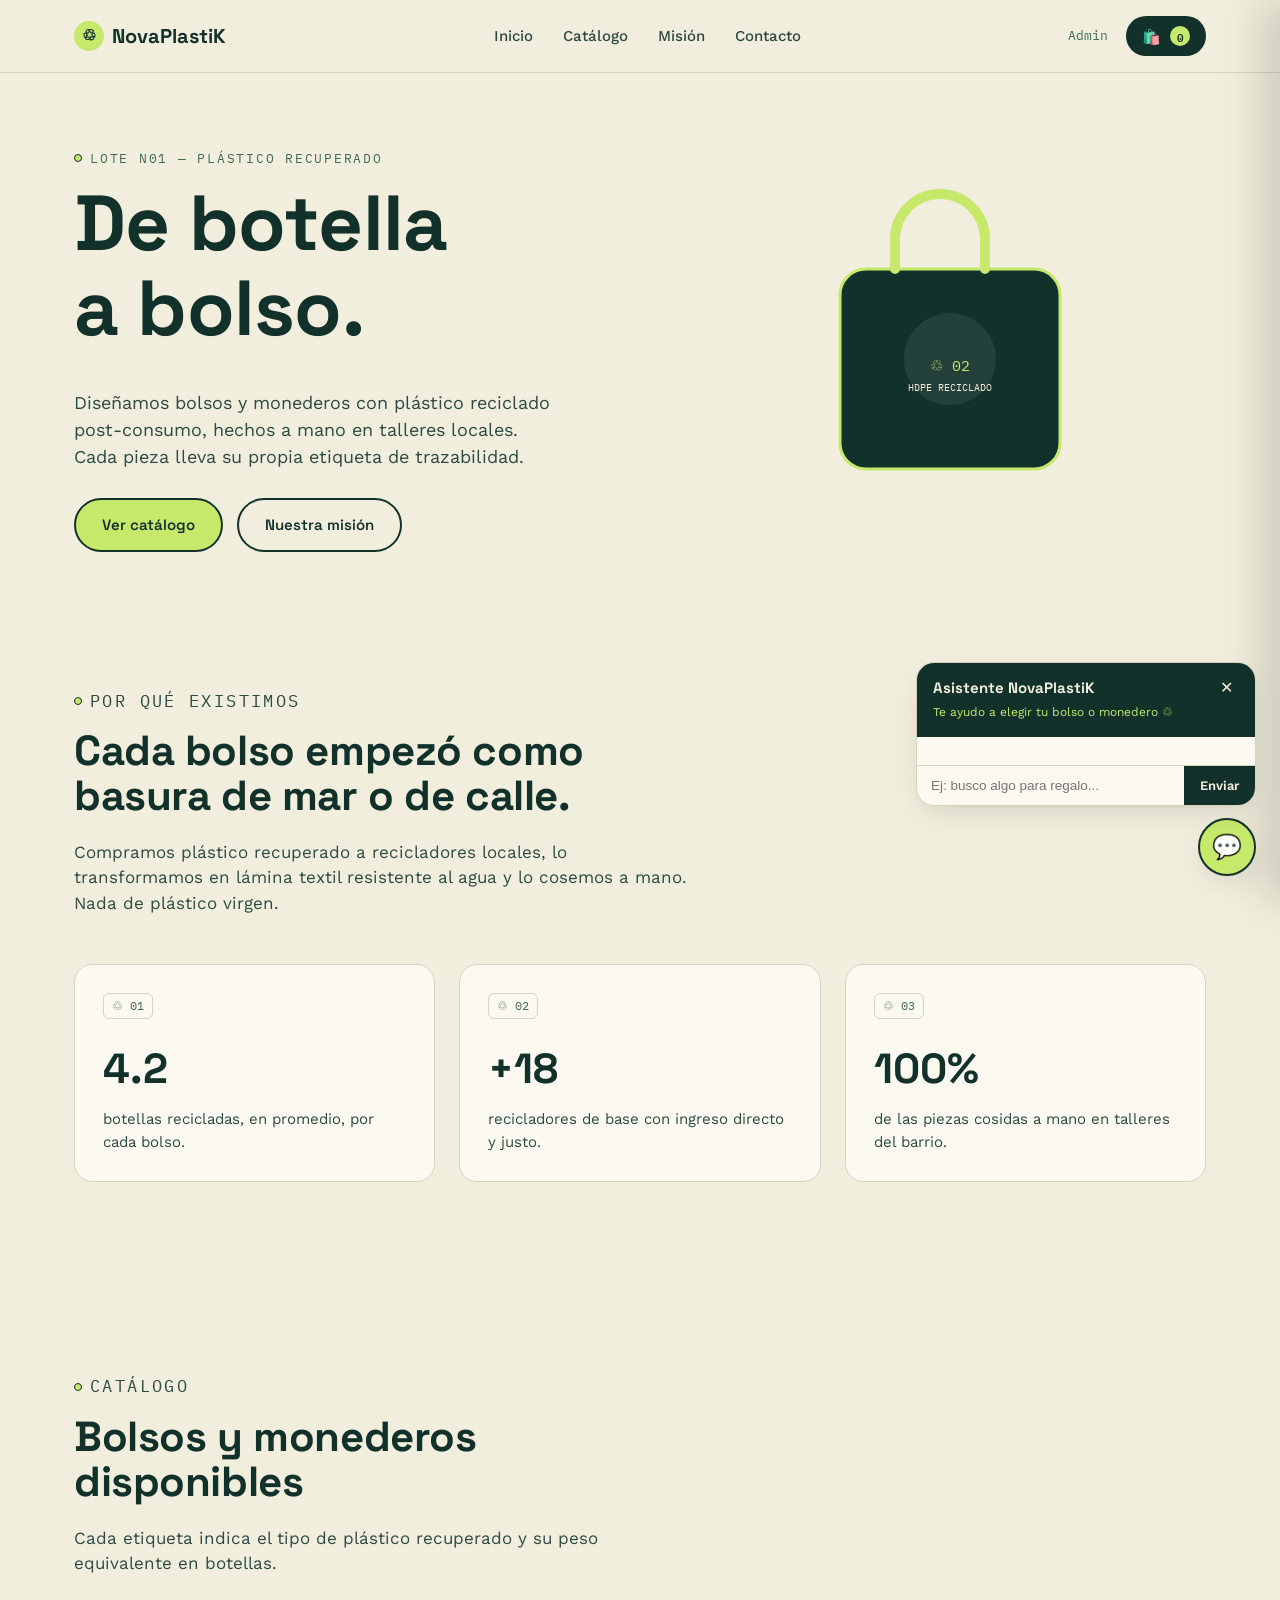
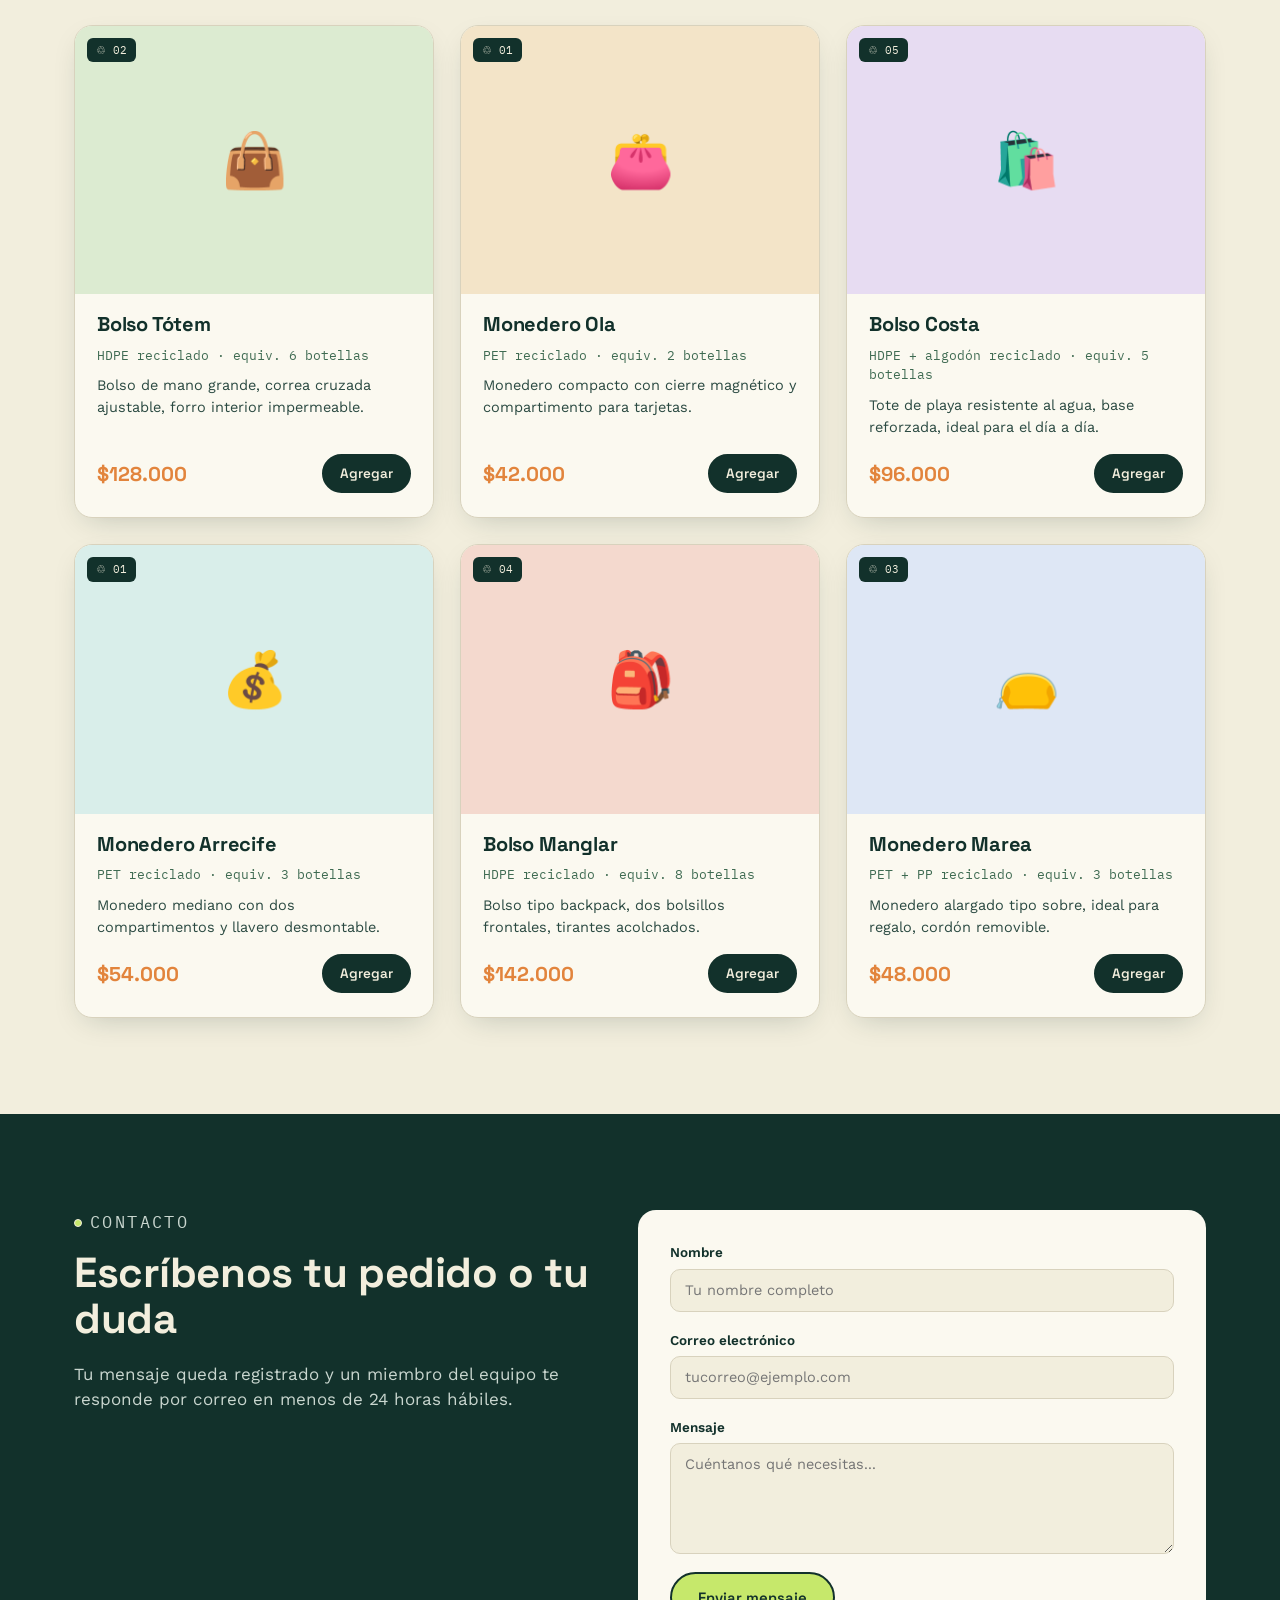
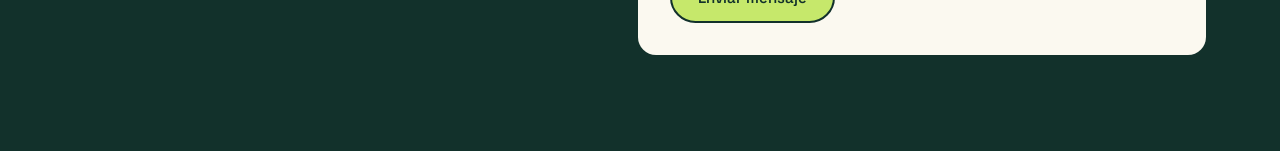
==== index.html @ f411748e "Agregar formulario de contacto funcional que registra solicitudes" ====
<!DOCTYPE html>
<html lang="es">
<head>
<meta charset="UTF-8">
<meta name="viewport" content="width=device-width, initial-scale=1.0">
<title>NovaPlastiK — Bolsos y monederos de plástico reciclado</title>
<meta name="description" content="NovaPlastiK transforma botellas plásticas en bolsos y monederos. Compra en línea, sigue el impacto de tu compra.">
<link rel="preconnect" href="https://fonts.googleapis.com">
<link href="https://fonts.googleapis.com/css2?family=IBM+Plex+Mono:wght@500;600&family=Space+Grotesk:wght@500;600;700&family=Work+Sans:wght@400;500;600&display=swap" rel="stylesheet">
<link rel="stylesheet" href="https://unpkg.com/aos@2.3.1/dist/aos.css">
<link rel="stylesheet" href="css/styles.css">
</head>
<body>

<header class="nav" id="nav">
  <div class="container nav-inner">
    <a href="#inicio" class="logo">
      <span class="logo-mark">♲</span> NovaPlastiK
    </a>
    <nav class="nav-links">
      <a href="#inicio">Inicio</a>
      <a href="#catalogo">Catálogo</a>
      <a href="#mision">Misión</a>
      <a href="#contacto">Contacto</a>
    </nav>
    <div class="nav-actions">
      <a href="admin.html" class="admin-link">Admin</a>
      <button class="cart-toggle" id="cartToggle" aria-label="Abrir carrito">
        🛍️ <span class="cart-count" id="cartCount">0</span>
      </button>
    </div>
  </div>
</header>

<main>

  <section class="hero" id="inicio">
    <div class="container hero-inner">
      <div class="hero-copy">
        <p class="eyebrow">Lote N01 — plástico recuperado</p>
        <h1>De botella<br>a bolso.</h1>
        <p class="hero-sub">Diseñamos bolsos y monederos con plástico reciclado post-consumo,
          hechos a mano en talleres locales. Cada pieza lleva su propia etiqueta de trazabilidad.</p>
        <div class="hero-cta">
          <a href="#catalogo" class="btn btn-primary">Ver catálogo</a>
          <a href="#mision" class="btn btn-outline">Nuestra misión</a>
        </div>
      </div>
      <div class="hero-visual" aria-hidden="true">
        <svg viewBox="0 0 320 340" class="hero-svg">
          <rect x="40" y="90" width="220" height="200" rx="26" fill="#12312B"/>
          <rect x="40" y="90" width="220" height="200" rx="26" fill="none" stroke="#C6E86B" stroke-width="3"/>
          <path d="M95 90 V60 a45 45 0 0 1 90 0 V90" fill="none" stroke="#C6E86B" stroke-width="10" stroke-linecap="round"/>
          <circle cx="150" cy="180" r="46" fill="#F2EEDD" opacity="0.08"/>
          <text x="150" y="192" text-anchor="middle" font-family="IBM Plex Mono" font-size="15" fill="#C6E86B">♲ 02</text>
          <text x="150" y="212" text-anchor="middle" font-family="IBM Plex Mono" font-size="10" fill="#F2EEDD">HDPE RECICLADO</text>
        </svg>
      </div>
    </div>
  </section>

  <section class="section mision" id="mision">
    <div class="container">
      <div class="section-head" data-aos="fade-up">
        <p class="eyebrow">Por qué existimos</p>
        <h2>Cada bolso empezó como basura de mar o de calle.</h2>
        <p>Compramos plástico recuperado a recicladores locales, lo transformamos en lámina
          textil resistente al agua y lo cosemos a mano. Nada de plástico virgen.</p>
      </div>
      <div class="mision-grid">
        <div class="mision-card" data-aos="fade-up" data-aos-delay="0">
          <span class="mision-tag">♲ 01</span>
          <strong>4.2</strong>
          <p>botellas recicladas, en promedio, por cada bolso.</p>
        </div>
        <div class="mision-card" data-aos="fade-up" data-aos-delay="100">
          <span class="mision-tag">♲ 02</span>
          <strong>+18</strong>
          <p>recicladores de base con ingreso directo y justo.</p>
        </div>
        <div class="mision-card" data-aos="fade-up" data-aos-delay="200">
          <span class="mision-tag">♲ 03</span>
          <strong>100%</strong>
          <p>de las piezas cosidas a mano en talleres del barrio.</p>
        </div>
      </div>
    </div>
  </section>

  <section class="section catalogo" id="catalogo">
    <div class="container">
      <div class="section-head" data-aos="fade-up">
        <p class="eyebrow">Catálogo</p>
        <h2>Bolsos y monederos disponibles</h2>
        <p>Cada etiqueta indica el tipo de plástico recuperado y su peso equivalente en botellas.</p>
      </div>
      <div class="catalogo-grid" id="catalogoGrid">
        <!-- Las tarjetas de producto se generan con JS desde js/store.js -->
      </div>
    </div>
  </section>

  <section class="section contacto" id="contacto">
    <div class="container contacto-inner">
      <div class="section-head" data-aos="fade-up">
        <p class="eyebrow">Contacto</p>
        <h2>Escríbenos tu pedido o tu duda</h2>
        <p>Tu mensaje queda registrado y un miembro del equipo te responde por correo
          en menos de 24 horas hábiles.</p>
      </div>
      <form id="contactForm" class="contact-form" data-aos="fade-up">
        <label>
          Nombre
          <input type="text" id="nombre" required placeholder="Tu nombre completo">
        </label>
        <label>
          Correo electrónico
          <input type="email" id="email" required placeholder="tucorreo@ejemplo.com">
        </label>
        <label>
          Mensaje
          <textarea id="mensaje" rows="5" required placeholder="Cuéntanos qué necesitas..."></textarea>
        </label>
        <button type="submit" class="btn btn-primary">Enviar mensaje</button>
        <p id="contactConfirm" class="contact-confirm" hidden>
          ✓ ¡Gracias! Recibimos tu mensaje y te contactaremos pronto.
        </p>
      </form>
    </div>
  </section>

</main>

<!-- Carrito lateral -->
<aside class="cart-drawer" id="cartDrawer" aria-hidden="true">
  <div class="cart-drawer-head">
    <h3>Tu bolsa</h3>
    <button id="cartClose" aria-label="Cerrar carrito">✕</button>
  </div>
  <div class="cart-items" id="cartItems">
    <p class="cart-empty" id="cartEmpty">Tu bolsa está vacía. Agrega un bolso o monedero del catálogo.</p>
  </div>
  <div class="cart-summary">
    <div class="cart-row"><span>Subtotal</span><strong id="cartSubtotal">$0</strong></div>
    <div class="cart-row"><span>Envío</span><strong>Gratis</strong></div>
    <div class="cart-row cart-total"><span>Total</span><strong id="cartTotal">$0</strong></div>
    <a href="#contacto" class="btn btn-primary cart-checkout" id="cartCheckout">Finalizar pedido</a>
  </div>
</aside>
<div class="cart-backdrop" id="cartBackdrop"></div>

<script src="https://unpkg.com/aos@2.3.1/dist/aos.js"></script>
<script src="js/store.js"></script>
<script src="js/chatbot.js"></script>
<script src="js/main.js"></script>
</body>
</html>
---- css/styles.css ----
/* =========================================================
   NovaPlastiK — sistema de diseño
   Paleta inspirada en plástico reciclado y etiquetas de resina.
   ========================================================= */

:root {
  --ink: #12312B;        /* verde botella oscuro, casi negro */
  --ink-soft: #2B4A42;
  --paper: #F2EEDD;      /* papel kraft reciclado */
  --paper-raised: #FBF9F0;
  --moss: #3F6B52;       /* verde medio */
  --lime: #C6E86B;       /* pellet de plástico reciclado — acento primario */
  --lime-deep: #A9CE4C;
  --clay: #E2843C;       /* ámbar cálido — acento secundario / precios */
  --thread: #D8D2BD;     /* líneas tipo hilo/costura */
  --white: #FFFFFF;
  --danger: #B3452F;

  --font-display: "Space Grotesk", "Arial Narrow", sans-serif;
  --font-body: "Work Sans", "Segoe UI", sans-serif;
  --font-mono: "IBM Plex Mono", "Courier New", monospace;

  --radius-tag: 6px;
  --radius-card: 18px;
  --container: 1180px;

  --shadow-card: 0 10px 30px -12px rgba(18, 49, 43, 0.25);
}

* , *::before, *::after { box-sizing: border-box; }

html { scroll-behavior: smooth; }

@media (prefers-reduced-motion: reduce) {
  html { scroll-behavior: auto; }
  * { animation-duration: 0.001ms !important; animation-iteration-count: 1 !important; transition-duration: 0.001ms !important; }
}

body {
  margin: 0;
  font-family: var(--font-body);
  background: var(--paper);
  color: var(--ink);
  line-height: 1.5;
  -webkit-font-smoothing: antialiased;
}

h1, h2, h3, h4 {
  font-family: var(--font-display);
  color: var(--ink);
  margin: 0 0 .5em;
  letter-spacing: -0.01em;
  line-height: 1.08;
}

p { margin: 0 0 1em; }

a { color: inherit; }

img { max-width: 100%; display: block; }

button { font-family: inherit; cursor: pointer; }

:focus-visible {
  outline: 3px solid var(--clay);
  outline-offset: 2px;
}

.container {
  max-width: var(--container);
  margin: 0 auto;
  padding: 0 24px;
}

.eyebrow {
  display: inline-flex;
  align-items: center;
  gap: 8px;
  font-family: var(--font-mono);
  font-size: 12.5px;
  letter-spacing: 0.14em;
  text-transform: uppercase;
  color: var(--moss);
  margin-bottom: 14px;
}

.eyebrow::before {
  content: "";
  width: 8px;
  height: 8px;
  border-radius: 50%;
  background: var(--lime);
  border: 1.5px solid var(--ink);
}

.btn {
  display: inline-flex;
  align-items: center;
  justify-content: center;
  gap: 8px;
  border-radius: 999px;
  padding: 14px 26px;
  font-family: var(--font-display);
  font-weight: 600;
  font-size: 15px;
  border: 2px solid var(--ink);
  transition: transform .15s ease, background .2s ease, color .2s ease;
  text-decoration: none;
  white-space: nowrap;
}

.btn:hover { transform: translateY(-2px); }

.btn-primary {
  background: var(--lime);
  color: var(--ink);
}
.btn-primary:hover { background: var(--lime-deep); }

.btn-outline {
  background: transparent;
  color: var(--ink);
}
.btn-outline:hover { background: var(--ink); color: var(--paper); }

.btn-dark {
  background: var(--ink);
  color: var(--paper);
  border-color: var(--ink);
}
.btn-dark:hover { background: var(--moss); border-color: var(--moss); }

.section {
  padding: 96px 0;
}

.section-head {
  max-width: 620px;
  margin-bottom: 48px;
}

.section-head h2 { font-size: clamp(28px, 4vw, 42px); }
.section-head p { color: var(--ink-soft); font-size: 17px; }

/* ---------- Navegación ---------- */
.nav {
  position: sticky;
  top: 0;
  z-index: 40;
  background: rgba(242, 238, 221, 0.9);
  backdrop-filter: blur(8px);
  border-bottom: 1px solid var(--thread);
}

.nav-inner {
  display: flex;
  align-items: center;
  justify-content: space-between;
  padding-top: 16px;
  padding-bottom: 16px;
}

.logo {
  font-family: var(--font-display);
  font-weight: 700;
  font-size: 20px;
  text-decoration: none;
  display: flex;
  align-items: center;
  gap: 8px;
}

.logo-mark {
  display: inline-flex;
  align-items: center;
  justify-content: center;
  width: 30px;
  height: 30px;
  border-radius: 50%;
  background: var(--lime);
  color: var(--ink);
  font-size: 16px;
}

.nav-links {
  display: flex;
  gap: 30px;
}

.nav-links a {
  text-decoration: none;
  font-size: 15px;
  font-weight: 500;
  color: var(--ink-soft);
  transition: color .15s ease;
}
.nav-links a:hover { color: var(--ink); }

.nav-actions {
  display: flex;
  align-items: center;
  gap: 18px;
}

.admin-link {
  font-size: 13px;
  text-decoration: none;
  color: var(--moss);
  font-family: var(--font-mono);
}

.cart-toggle {
  position: relative;
  background: var(--ink);
  color: var(--paper);
  border: none;
  border-radius: 999px;
  padding: 10px 16px;
  font-size: 15px;
}

.cart-count {
  display: inline-flex;
  align-items: center;
  justify-content: center;
  min-width: 20px;
  height: 20px;
  padding: 0 4px;
  border-radius: 999px;
  background: var(--lime);
  color: var(--ink);
  font-family: var(--font-mono);
  font-size: 11px;
  font-weight: 600;
  margin-left: 4px;
}

.nav-toggle { display: none; }

/* ---------- Hero ---------- */
.hero {
  padding: 72px 0 40px;
  overflow: hidden;
}

.hero-inner {
  display: grid;
  grid-template-columns: 1.1fr 0.9fr;
  gap: 40px;
  align-items: center;
}

.hero-copy h1 {
  font-size: clamp(44px, 7vw, 78px);
}

.hero-sub {
  font-size: 18px;
  max-width: 480px;
  color: var(--ink-soft);
}

.hero-cta {
  display: flex;
  gap: 14px;
  flex-wrap: wrap;
  margin-top: 28px;
}

.hero-visual {
  display: flex;
  justify-content: center;
}

.hero-svg {
  width: 100%;
  max-width: 320px;
}

/* ---------- Misión ---------- */
.mision-grid {
  display: grid;
  grid-template-columns: repeat(3, 1fr);
  gap: 24px;
}

.mision-card {
  background: var(--paper-raised);
  border: 1px solid var(--thread);
  border-radius: var(--radius-card);
  padding: 28px;
  position: relative;
}

.mision-tag {
  display: inline-block;
  font-family: var(--font-mono);
  font-size: 12px;
  color: var(--moss);
  border: 1px solid var(--thread);
  border-radius: var(--radius-tag);
  padding: 3px 8px;
  margin-bottom: 18px;
}

.mision-card strong {
  display: block;
  font-family: var(--font-display);
  font-size: 42px;
  color: var(--ink);
  margin-bottom: 8px;
}

.mision-card p {
  color: var(--ink-soft);
  font-size: 15px;
  margin: 0;
}

/* ---------- Catálogo ---------- */
.catalogo-grid {
  display: grid;
  grid-template-columns: repeat(3, 1fr);
  gap: 26px;
}

.producto-card {
  background: var(--paper-raised);
  border-radius: var(--radius-card);
  border: 1px solid var(--thread);
  overflow: hidden;
  display: flex;
  flex-direction: column;
  box-shadow: var(--shadow-card);
}

.producto-media {
  aspect-ratio: 4/3;
  display: flex;
  align-items: center;
  justify-content: center;
  font-size: 54px;
  position: relative;
}

.producto-tag {
  position: absolute;
  top: 12px;
  left: 12px;
  font-family: var(--font-mono);
  font-size: 11px;
  background: var(--ink);
  color: var(--paper);
  padding: 4px 9px;
  border-radius: var(--radius-tag);
}

.producto-body {
  padding: 20px 22px 24px;
  display: flex;
  flex-direction: column;
  gap: 10px;
  flex: 1;
}

.producto-body h3 { font-size: 20px; margin: 0; }

.producto-material {
  font-size: 13px;
  color: var(--moss);
  font-family: var(--font-mono);
}

.producto-desc {
  font-size: 14.5px;
  color: var(--ink-soft);
  margin: 0;
  flex: 1;
}

.producto-footer {
  display: flex;
  align-items: center;
  justify-content: space-between;
  margin-top: 6px;
}

.producto-precio {
  font-family: var(--font-display);
  font-weight: 700;
  font-size: 20px;
  color: var(--clay);
}

.add-btn {
  border: 2px solid var(--ink);
  background: var(--ink);
  color: var(--paper);
  border-radius: 999px;
  padding: 9px 16px;
  font-size: 13.5px;
  font-weight: 600;
  font-family: var(--font-display);
  transition: background .2s ease, transform .15s ease;
}
.add-btn:hover { background: var(--moss); border-color: var(--moss); transform: translateY(-1px); }
.add-btn.added { background: var(--lime); color: var(--ink); border-color: var(--lime); }

/* ---------- Carrito (drawer) ---------- */
.cart-backdrop {
  position: fixed; inset: 0;
  background: rgba(18,49,43,.45);
  opacity: 0; pointer-events: none;
  transition: opacity .25s ease;
  z-index: 50;
}
.cart-backdrop.active { opacity: 1; pointer-events: auto; }

.cart-drawer {
  position: fixed;
  top: 0; right: 0;
  height: 100%;
  width: 380px;
  max-width: 92vw;
  background: var(--paper-raised);
  z-index: 60;
  transform: translateX(100%);
  transition: transform .3s ease;
  display: flex;
  flex-direction: column;
  box-shadow: -18px 0 40px rgba(0,0,0,.15);
}
.cart-drawer.open { transform: translateX(0); }

.cart-drawer-head {
  display: flex;
  align-items: center;
  justify-content: space-between;
  padding: 22px 24px;
  border-bottom: 1px solid var(--thread);
}
.cart-drawer-head h3 { margin: 0; }
.cart-drawer-head button {
  background: none; border: none; font-size: 18px; color: var(--ink);
}

.cart-items {
  flex: 1;
  overflow-y: auto;
  padding: 16px 24px;
}

.cart-empty { color: var(--ink-soft); font-size: 14px; }

.cart-item {
  display: grid;
  grid-template-columns: 46px 1fr auto;
  gap: 12px;
  align-items: center;
  padding: 12px 0;
  border-bottom: 1px solid var(--thread);
}

.cart-item-icon {
  width: 46px; height: 46px;
  border-radius: 10px;
  display: flex; align-items: center; justify-content: center;
  font-size: 22px;
  background: var(--paper);
}

.cart-item-name { font-size: 14.5px; font-weight: 600; margin: 0 0 4px; }
.cart-item-price { font-size: 13px; color: var(--moss); font-family: var(--font-mono); }

.cart-item-qty {
  display: flex; align-items: center; gap: 6px;
}
.cart-item-qty button {
  width: 24px; height: 24px;
  border-radius: 50%;
  border: 1px solid var(--thread);
  background: var(--paper);
  font-size: 13px;
  line-height: 1;
}
.cart-item-remove {
  grid-column: 1 / -1;
  justify-self: end;
  background: none; border: none;
  color: var(--danger);
  font-size: 12px;
  text-decoration: underline;
}

.cart-summary {
  padding: 20px 24px 26px;
  border-top: 1px solid var(--thread);
}
.cart-row {
  display: flex; justify-content: space-between;
  font-size: 14px; margin-bottom: 8px;
  color: var(--ink-soft);
}
.cart-row.cart-total {
  font-size: 17px; color: var(--ink); font-weight: 700;
  margin-top: 10px; padding-top: 10px;
  border-top: 1px dashed var(--thread);
}
.cart-checkout { width: 100%; margin-top: 14px; }

/* ---------- Asistente / chatbot ---------- */
.chat-fab {
  position: fixed;
  right: 24px; bottom: 24px;
  width: 58px; height: 58px;
  border-radius: 50%;
  border: 2px solid var(--ink);
  background: var(--lime);
  font-size: 24px;
  box-shadow: var(--shadow-card);
  z-index: 70;
}

.chat-panel {
  position: fixed;
  right: 24px; bottom: 94px;
  width: 340px;
  max-width: 88vw;
  max-height: 460px;
  background: var(--paper-raised);
  border: 1px solid var(--thread);
  border-radius: 18px;
  box-shadow: var(--shadow-card);
  z-index: 70;
  display: flex;
  flex-direction: column;
  overflow: hidden;
}

.chat-head {
  background: var(--ink);
  color: var(--paper);
  padding: 14px 16px;
  display: flex;
  justify-content: space-between;
  align-items: flex-start;
}
.chat-head strong { display: block; font-family: var(--font-display); font-size: 15px; }
.chat-head span { font-size: 12px; color: var(--lime); }
.chat-head button { background: none; border: none; color: var(--paper); font-size: 16px; }

.chat-log {
  flex: 1;
  overflow-y: auto;
  padding: 14px 16px;
  display: flex;
  flex-direction: column;
  gap: 10px;
}

.chat-msg {
  font-size: 13.5px;
  line-height: 1.4;
  padding: 9px 12px;
  border-radius: 12px;
  max-width: 85%;
}
.chat-bot {
  background: var(--paper);
  border: 1px solid var(--thread);
  align-self: flex-start;
}
.chat-user {
  background: var(--ink);
  color: var(--paper);
  align-self: flex-end;
}

.chat-add {
  margin-top: 8px;
  border: none;
  background: var(--lime);
  color: var(--ink);
  border-radius: 999px;
  padding: 6px 12px;
  font-size: 12px;
  font-weight: 600;
}

.chat-form {
  display: flex;
  border-top: 1px solid var(--thread);
}
.chat-form input {
  flex: 1;
  border: none;
  padding: 12px 14px;
  font-size: 13.5px;
  background: transparent;
}
.chat-form input:focus { outline: none; }
.chat-form button {
  border: none;
  background: var(--ink);
  color: var(--paper);
  padding: 0 16px;
  font-size: 13px;
  font-weight: 600;
}

/* ---------- Contacto ---------- */
.contacto { background: var(--ink); color: var(--paper); }
.contacto .eyebrow { color: var(--lime); }
.contacto .eyebrow::before { border-color: var(--paper); }
.contacto .section-head h2 { color: var(--paper); }
.contacto .section-head p { color: #C9D6CF; }

.contacto-inner {
  display: grid;
  grid-template-columns: 1fr 1.1fr;
  gap: 48px;
  align-items: start;
}

.contact-form {
  background: var(--paper-raised);
  border-radius: var(--radius-card);
  padding: 32px;
  display: flex;
  flex-direction: column;
  gap: 18px;
}

.contact-form label {
  display: flex;
  flex-direction: column;
  gap: 6px;
  font-size: 13.5px;
  font-weight: 600;
  color: var(--ink);
}

.contact-form input, .contact-form textarea {
  font-family: var(--font-body);
  font-size: 14.5px;
  padding: 12px 14px;
  border-radius: 10px;
  border: 1.5px solid var(--thread);
  background: var(--paper);
  color: var(--ink);
  resize: vertical;
}
.contact-form input:focus, .contact-form textarea:focus {
  border-color: var(--moss);
  outline: none;
}

.contact-form button { align-self: flex-start; }

.contact-confirm {
  margin: 0;
  color: var(--moss);
  font-weight: 600;
  font-size: 14px;
}
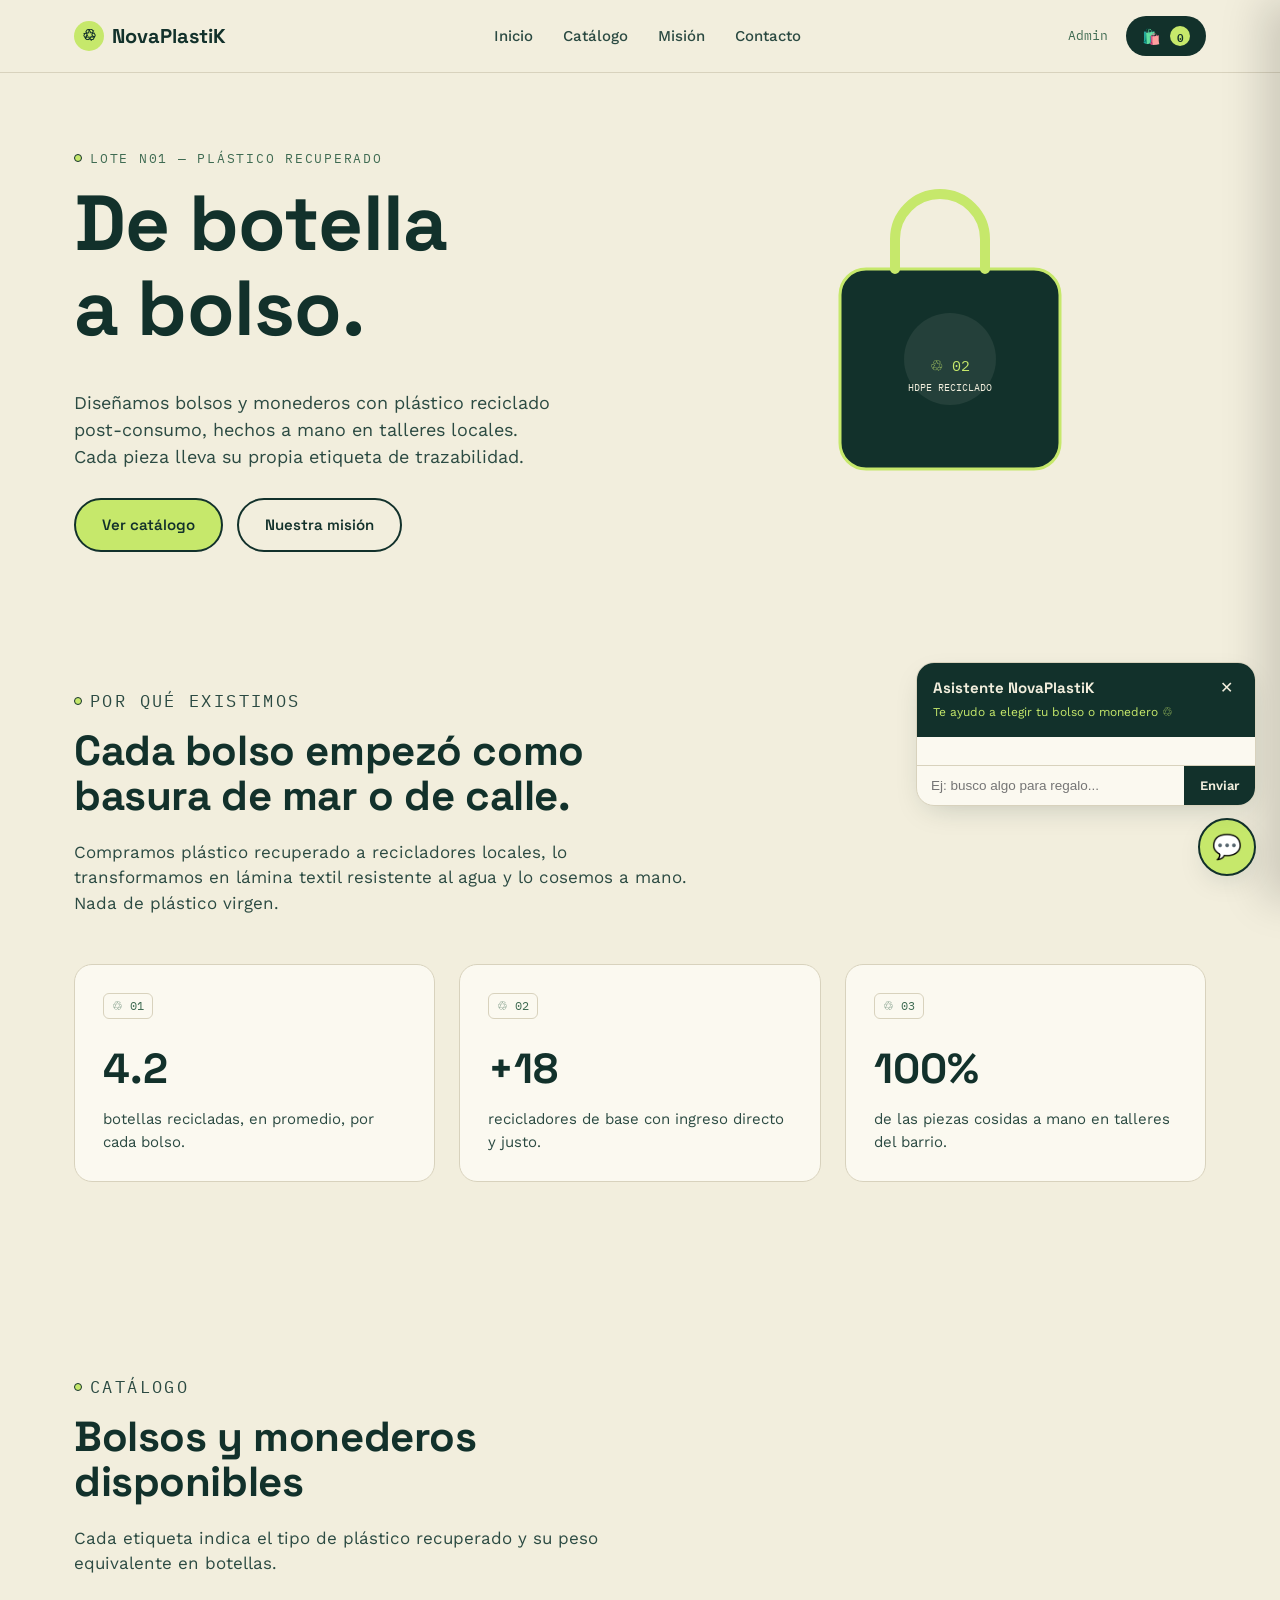
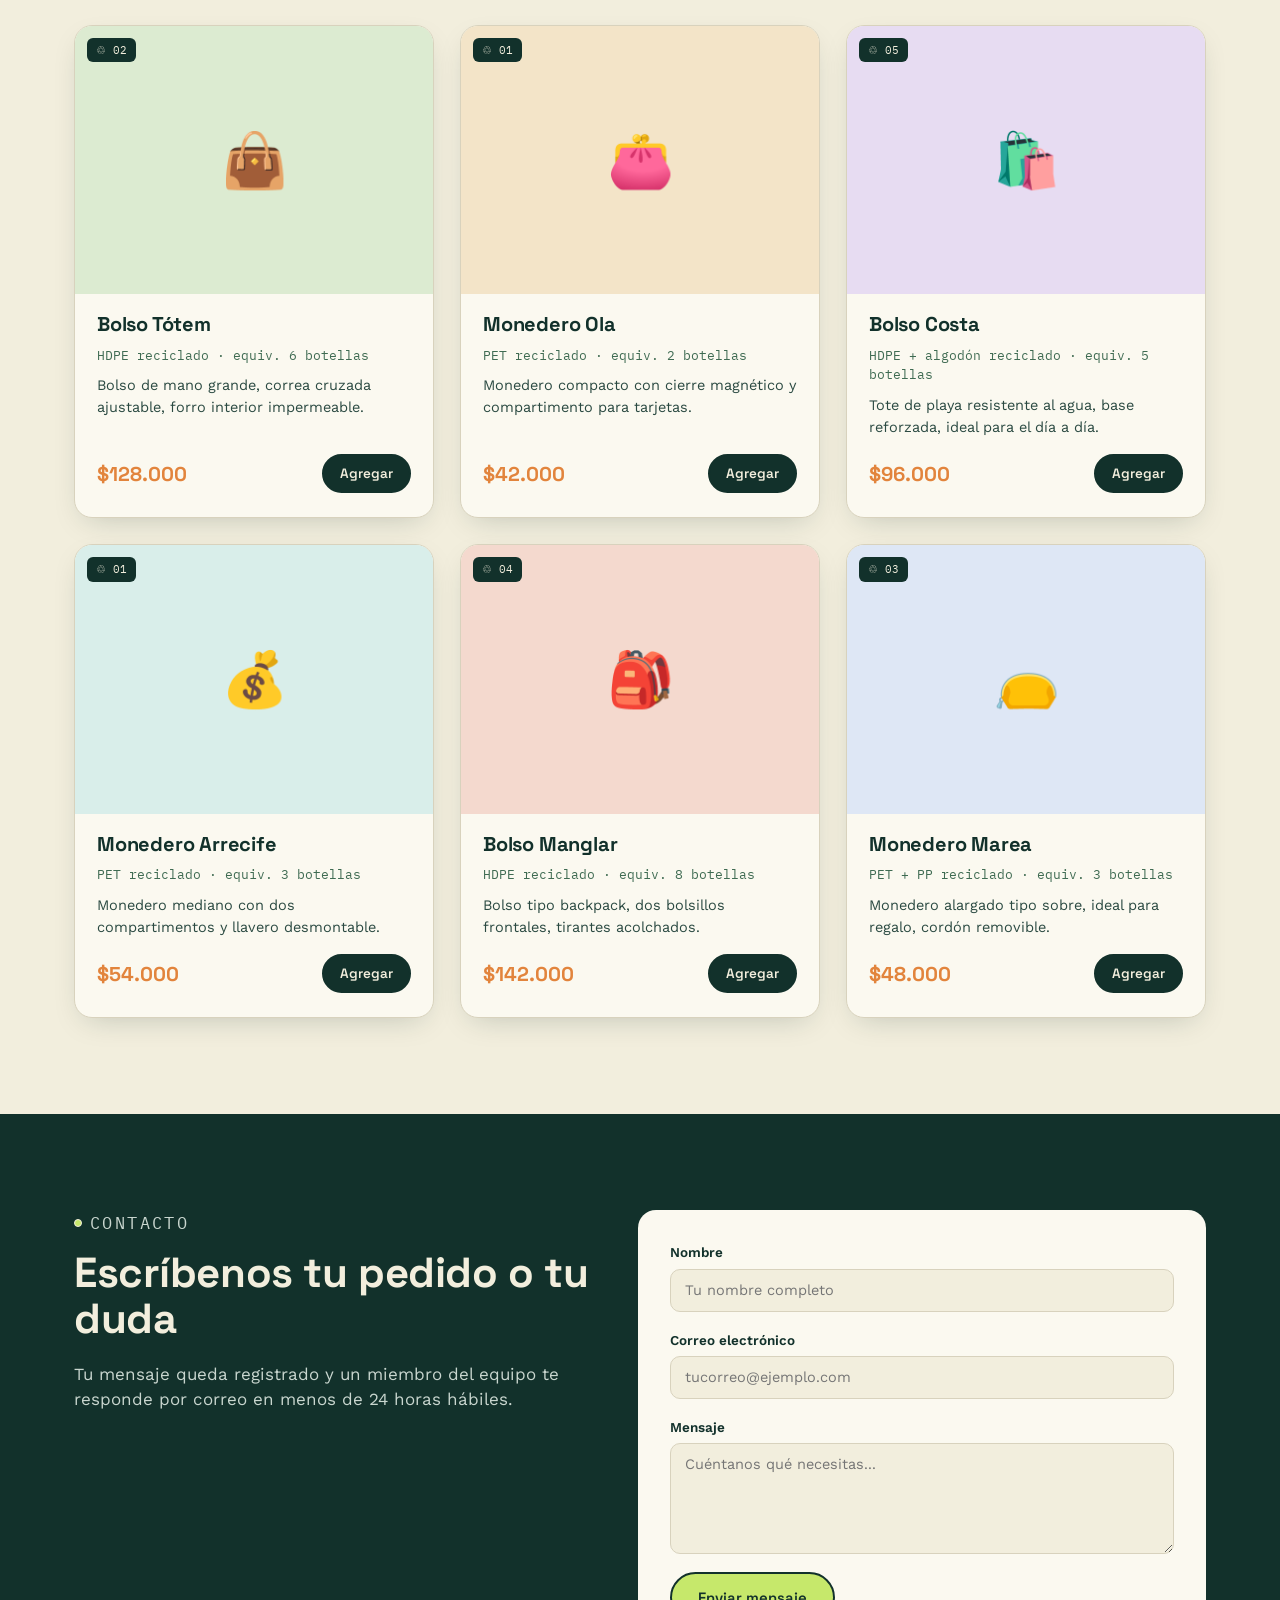
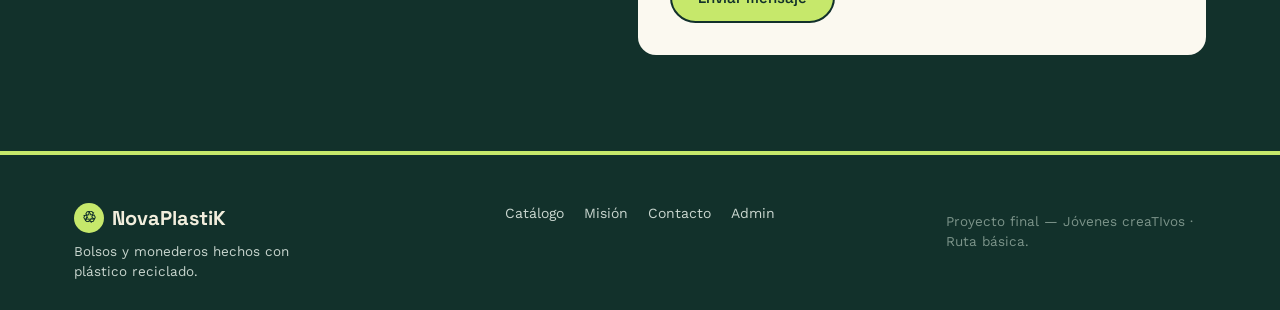
==== commit dde51a62: "Agregar footer con navegación e información del proyecto" ====
--- a/index.html
+++ b/index.html
@@ -131,6 +131,22 @@
 
 </main>
 
+<footer class="footer">
+  <div class="container footer-inner">
+    <div>
+      <a href="#inicio" class="logo"><span class="logo-mark">♲</span> NovaPlastiK</a>
+      <p>Bolsos y monederos hechos con plástico reciclado.</p>
+    </div>
+    <nav class="footer-links">
+      <a href="#catalogo">Catálogo</a>
+      <a href="#mision">Misión</a>
+      <a href="#contacto">Contacto</a>
+      <a href="admin.html">Admin</a>
+    </nav>
+    <p class="footer-note">Proyecto final — Jóvenes creaTIvos · Ruta básica.</p>
+  </div>
+</footer>
+
 <!-- Carrito lateral -->
 <aside class="cart-drawer" id="cartDrawer" aria-hidden="true">
   <div class="cart-drawer-head">
--- a/css/styles.css
+++ b/css/styles.css
@@ -663,3 +663,24 @@
   font-weight: 600;
   font-size: 14px;
 }
+
+/* ---------- Footer ---------- */
+.footer {
+  background: var(--ink);
+  color: #C9D6CF;
+  padding: 48px 0 28px;
+  border-top: 4px solid var(--lime);
+}
+.footer-inner {
+  display: flex;
+  flex-wrap: wrap;
+  justify-content: space-between;
+  gap: 24px;
+  align-items: flex-start;
+}
+.footer .logo { color: var(--paper); }
+.footer-inner p { font-size: 13.5px; margin: 8px 0 0; max-width: 260px; }
+.footer-links { display: flex; gap: 20px; }
+.footer-links a { text-decoration: none; font-size: 14px; color: #C9D6CF; }
+.footer-links a:hover { color: var(--lime); }
+.footer-note { font-size: 12.5px; color: #7C948A; margin: 0; width: 100%; }
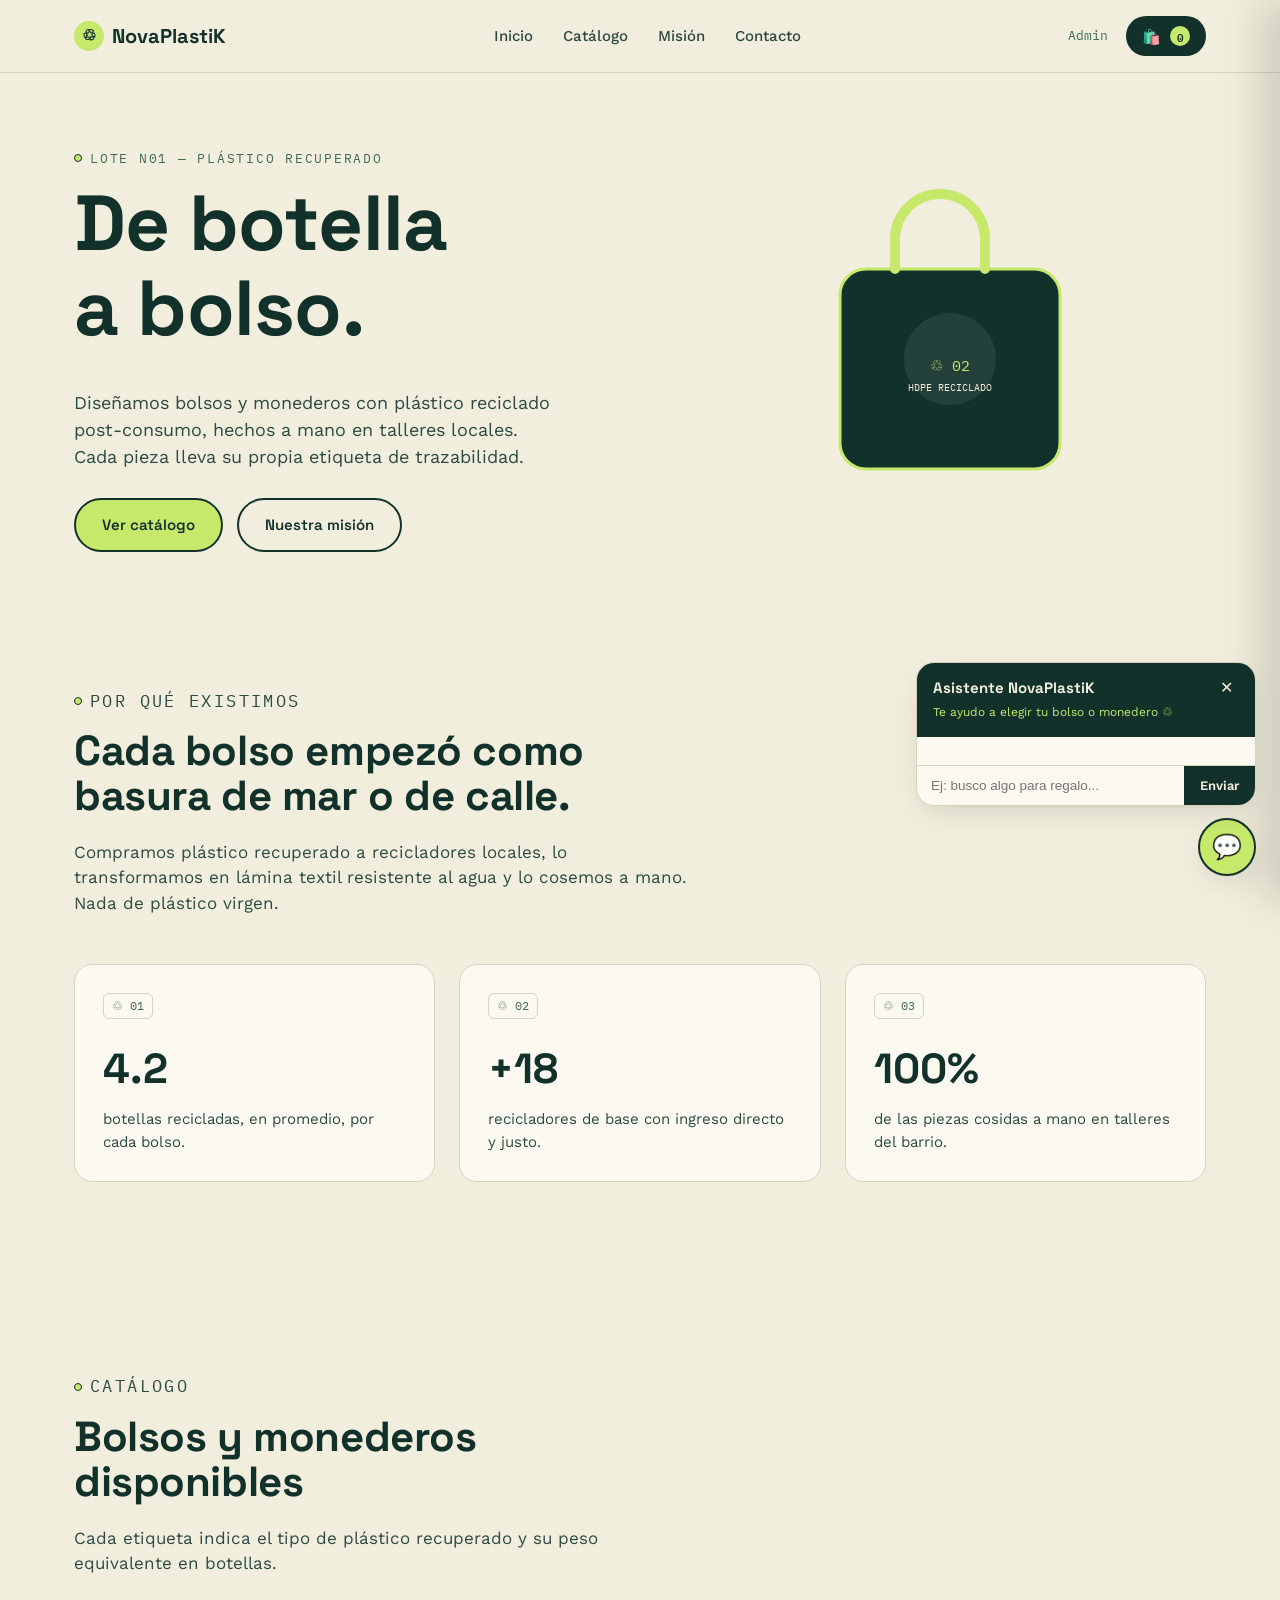
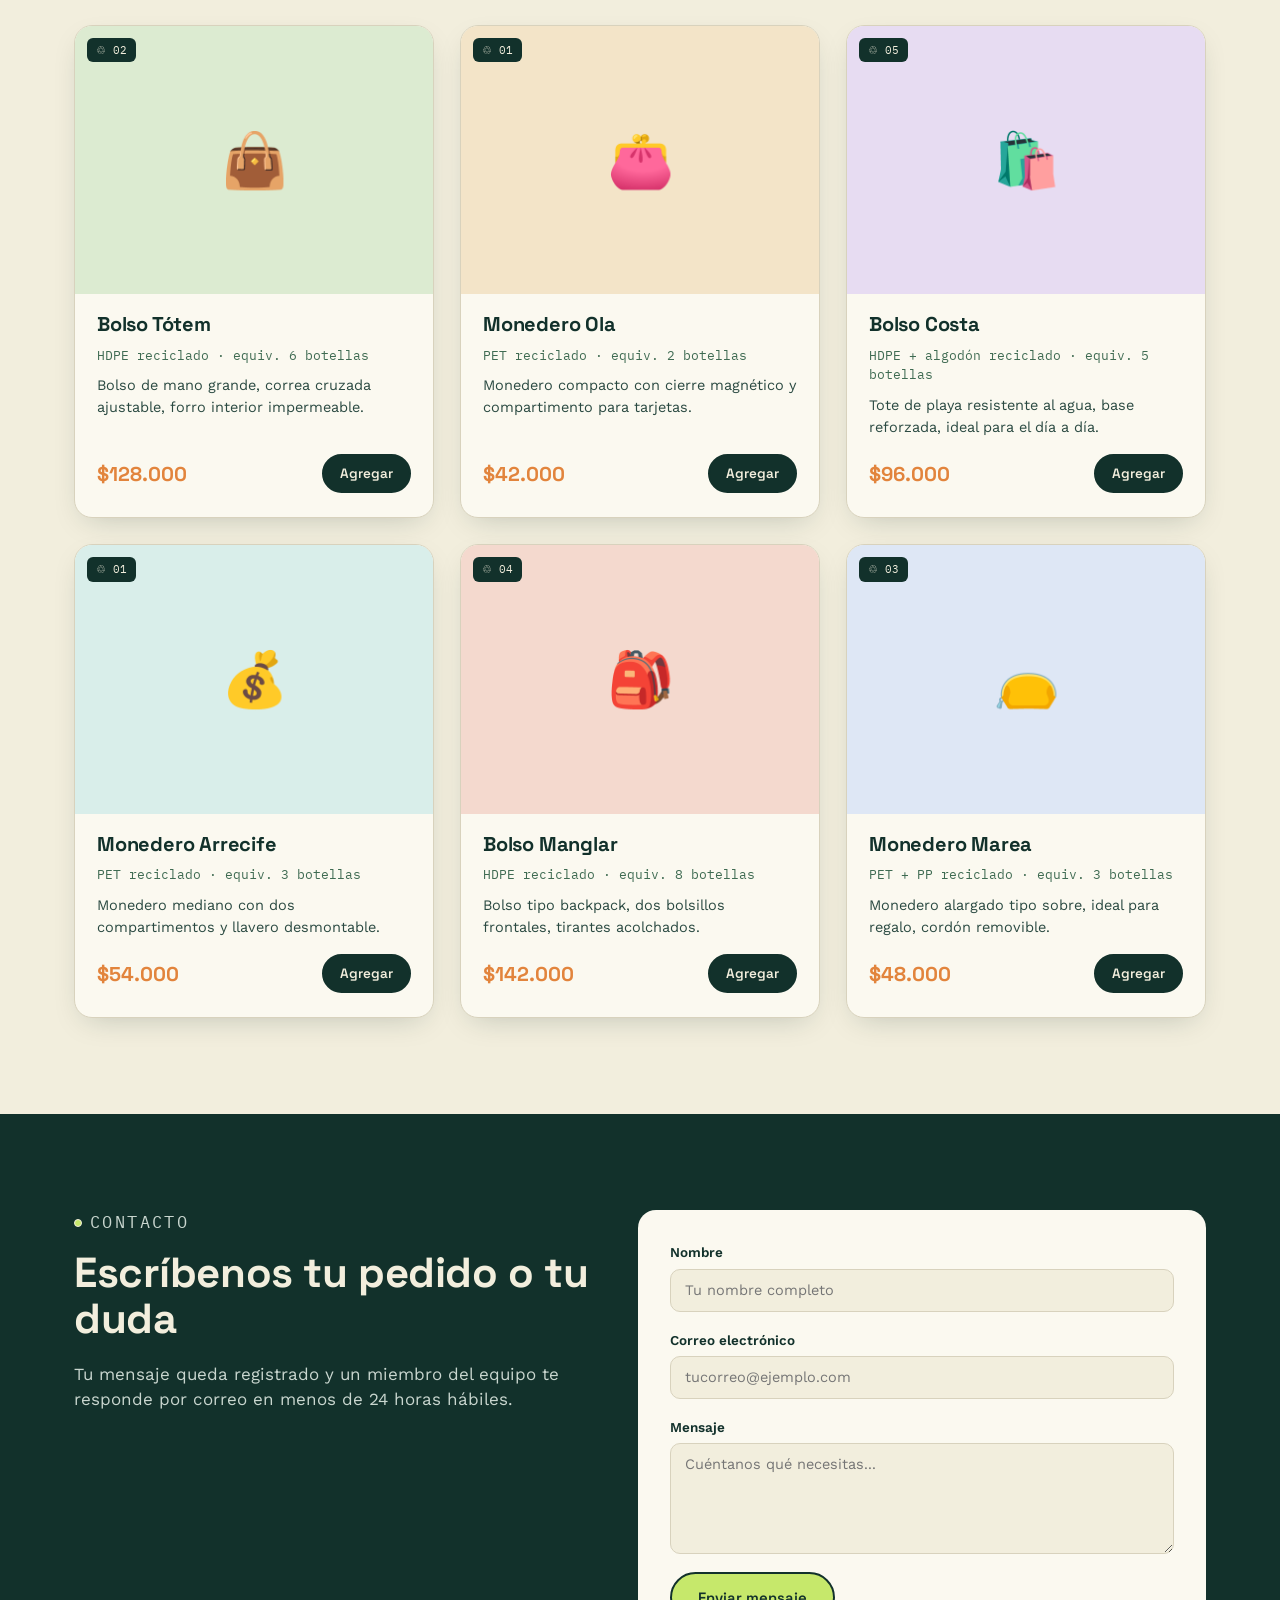
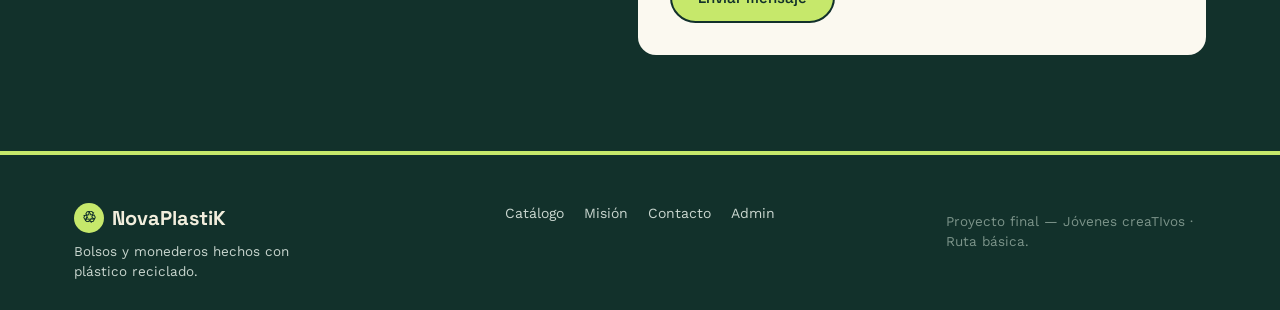
==== commit 0f7ad73d: "Hacer el sitio responsive: grids fluidas y menú hamburguesa en móvil" ====
--- a/index.html
+++ b/index.html
@@ -17,17 +17,19 @@
     <a href="#inicio" class="logo">
       <span class="logo-mark">♲</span> NovaPlastiK
     </a>
-    <nav class="nav-links">
+    <nav class="nav-links" id="navLinks">
       <a href="#inicio">Inicio</a>
       <a href="#catalogo">Catálogo</a>
       <a href="#mision">Misión</a>
       <a href="#contacto">Contacto</a>
+      <a href="admin.html" class="admin-link-mobile">Admin</a>
     </nav>
     <div class="nav-actions">
       <a href="admin.html" class="admin-link">Admin</a>
       <button class="cart-toggle" id="cartToggle" aria-label="Abrir carrito">
         🛍️ <span class="cart-count" id="cartCount">0</span>
       </button>
+      <button class="nav-burger" id="navBurger" aria-label="Abrir menú">☰</button>
     </div>
   </div>
 </header>
--- a/css/styles.css
+++ b/css/styles.css
@@ -195,6 +195,7 @@
   transition: color .15s ease;
 }
 .nav-links a:hover { color: var(--ink); }
+.admin-link-mobile { display: none; }
 
 .nav-actions {
   display: flex;
@@ -235,7 +236,14 @@
   margin-left: 4px;
 }
 
-.nav-toggle { display: none; }
+.nav-burger {
+  display: none;
+  background: none;
+  border: 1.5px solid var(--ink);
+  border-radius: 8px;
+  width: 38px; height: 38px;
+  font-size: 16px;
+}
 
 /* ---------- Hero ---------- */
 .hero {
@@ -684,3 +692,48 @@
 .footer-links a { text-decoration: none; font-size: 14px; color: #C9D6CF; }
 .footer-links a:hover { color: var(--lime); }
 .footer-note { font-size: 12.5px; color: #7C948A; margin: 0; width: 100%; }
+
+/* =========================================================
+   Responsive
+   ========================================================= */
+@media (max-width: 980px) {
+  .catalogo-grid { grid-template-columns: repeat(2, 1fr); }
+  .mision-grid { grid-template-columns: repeat(3, 1fr); gap: 16px; }
+  .hero-inner { grid-template-columns: 1fr; text-align: center; }
+  .hero-cta { justify-content: center; }
+  .hero-visual { order: -1; }
+  .contacto-inner { grid-template-columns: 1fr; }
+}
+
+@media (max-width: 720px) {
+  .admin-link { display: none; }
+  .nav-burger { display: inline-flex; align-items: center; justify-content: center; }
+  .nav-links {
+    position: absolute;
+    top: 100%; left: 0; right: 0;
+    background: var(--paper-raised);
+    border-bottom: 1px solid var(--thread);
+    flex-direction: column;
+    padding: 8px 24px 18px;
+    gap: 14px;
+    display: none;
+  }
+  .nav-links.open { display: flex; }
+  .admin-link-mobile { display: block; color: var(--moss); font-family: var(--font-mono); font-size: 13px; }
+  .section { padding: 64px 0; }
+  .catalogo-grid { grid-template-columns: 1fr; }
+  .mision-grid { grid-template-columns: 1fr; }
+  .hero { padding-top: 40px; }
+  .hero-copy h1 { font-size: 44px; }
+  .cart-drawer { width: 100%; }
+  .chat-panel { right: 12px; left: 12px; width: auto; bottom: 84px; }
+  .chat-fab { right: 16px; bottom: 16px; }
+  .footer-inner { flex-direction: column; }
+}
+
+@media (max-width: 480px) {
+  .container { padding: 0 16px; }
+  .hero-copy h1 { font-size: 36px; }
+  .hero-sub { font-size: 16px; }
+  .btn { padding: 12px 20px; font-size: 14px; }
+}
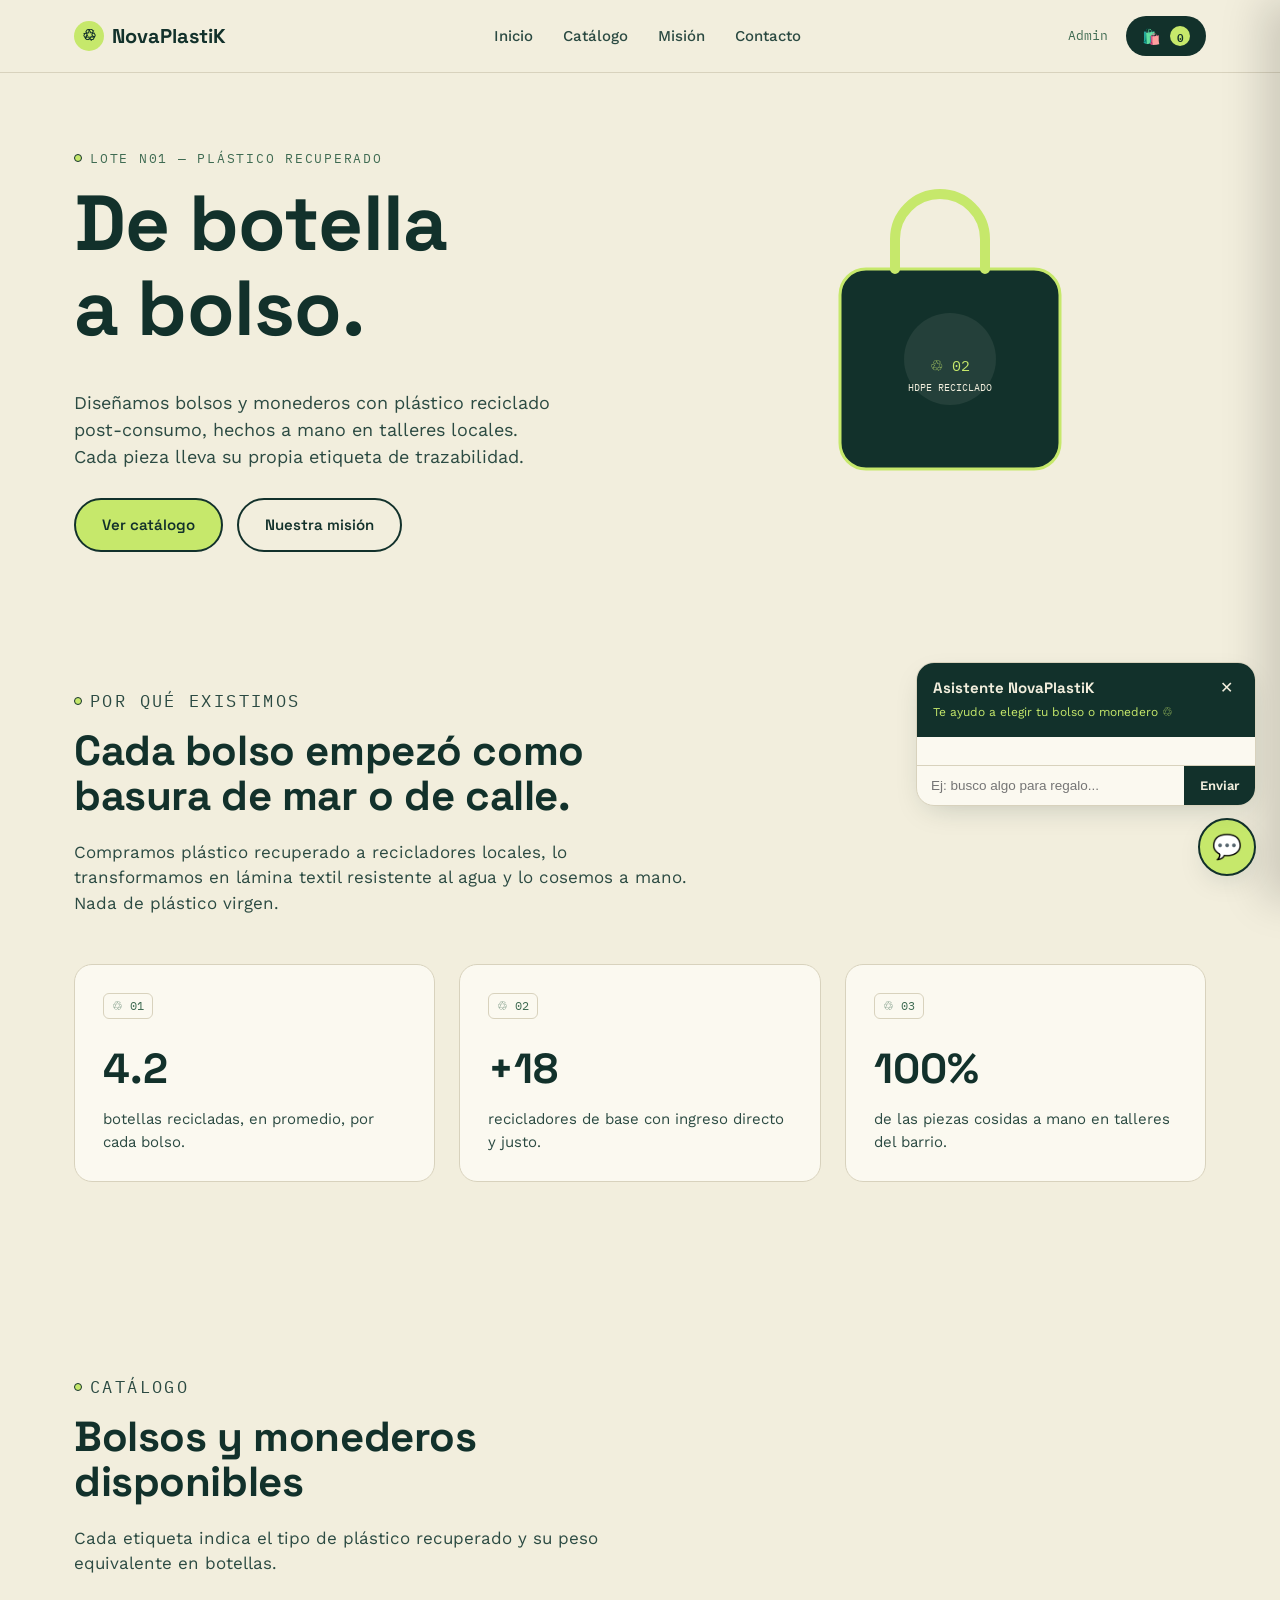
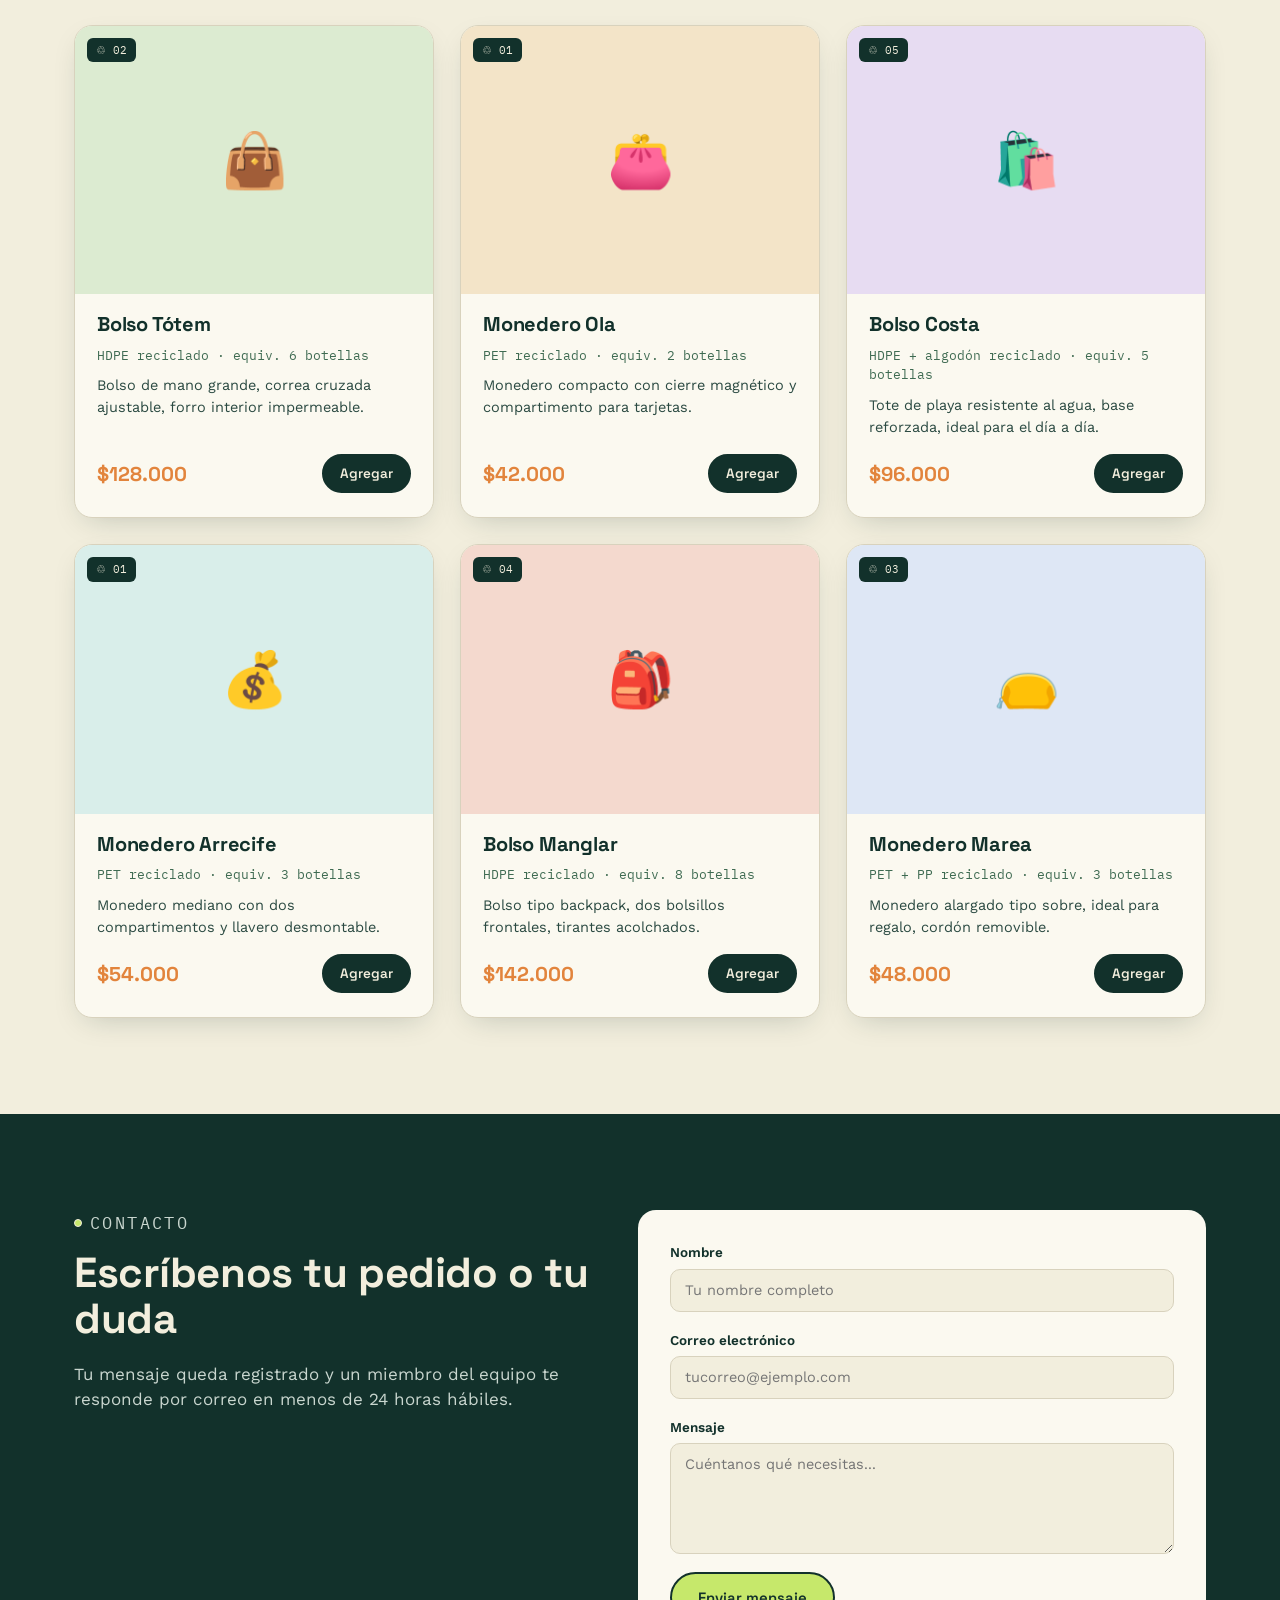
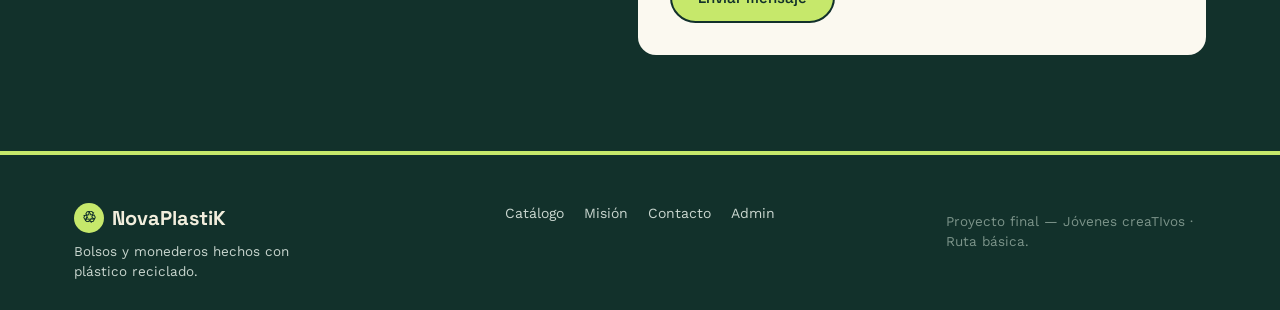
==== commit ed3767dd: "Afinar animaciones de entrada del hero con AOS" ====
--- a/index.html
+++ b/index.html
@@ -38,7 +38,7 @@
 
   <section class="hero" id="inicio">
     <div class="container hero-inner">
-      <div class="hero-copy">
+      <div class="hero-copy" data-aos="fade-right">
         <p class="eyebrow">Lote N01 — plástico recuperado</p>
         <h1>De botella<br>a bolso.</h1>
         <p class="hero-sub">Diseñamos bolsos y monederos con plástico reciclado post-consumo,
@@ -48,7 +48,7 @@
           <a href="#mision" class="btn btn-outline">Nuestra misión</a>
         </div>
       </div>
-      <div class="hero-visual" aria-hidden="true">
+      <div class="hero-visual" data-aos="fade-left" data-aos-delay="150" aria-hidden="true">
         <svg viewBox="0 0 320 340" class="hero-svg">
           <rect x="40" y="90" width="220" height="200" rx="26" fill="#12312B"/>
           <rect x="40" y="90" width="220" height="200" rx="26" fill="none" stroke="#C6E86B" stroke-width="3"/>
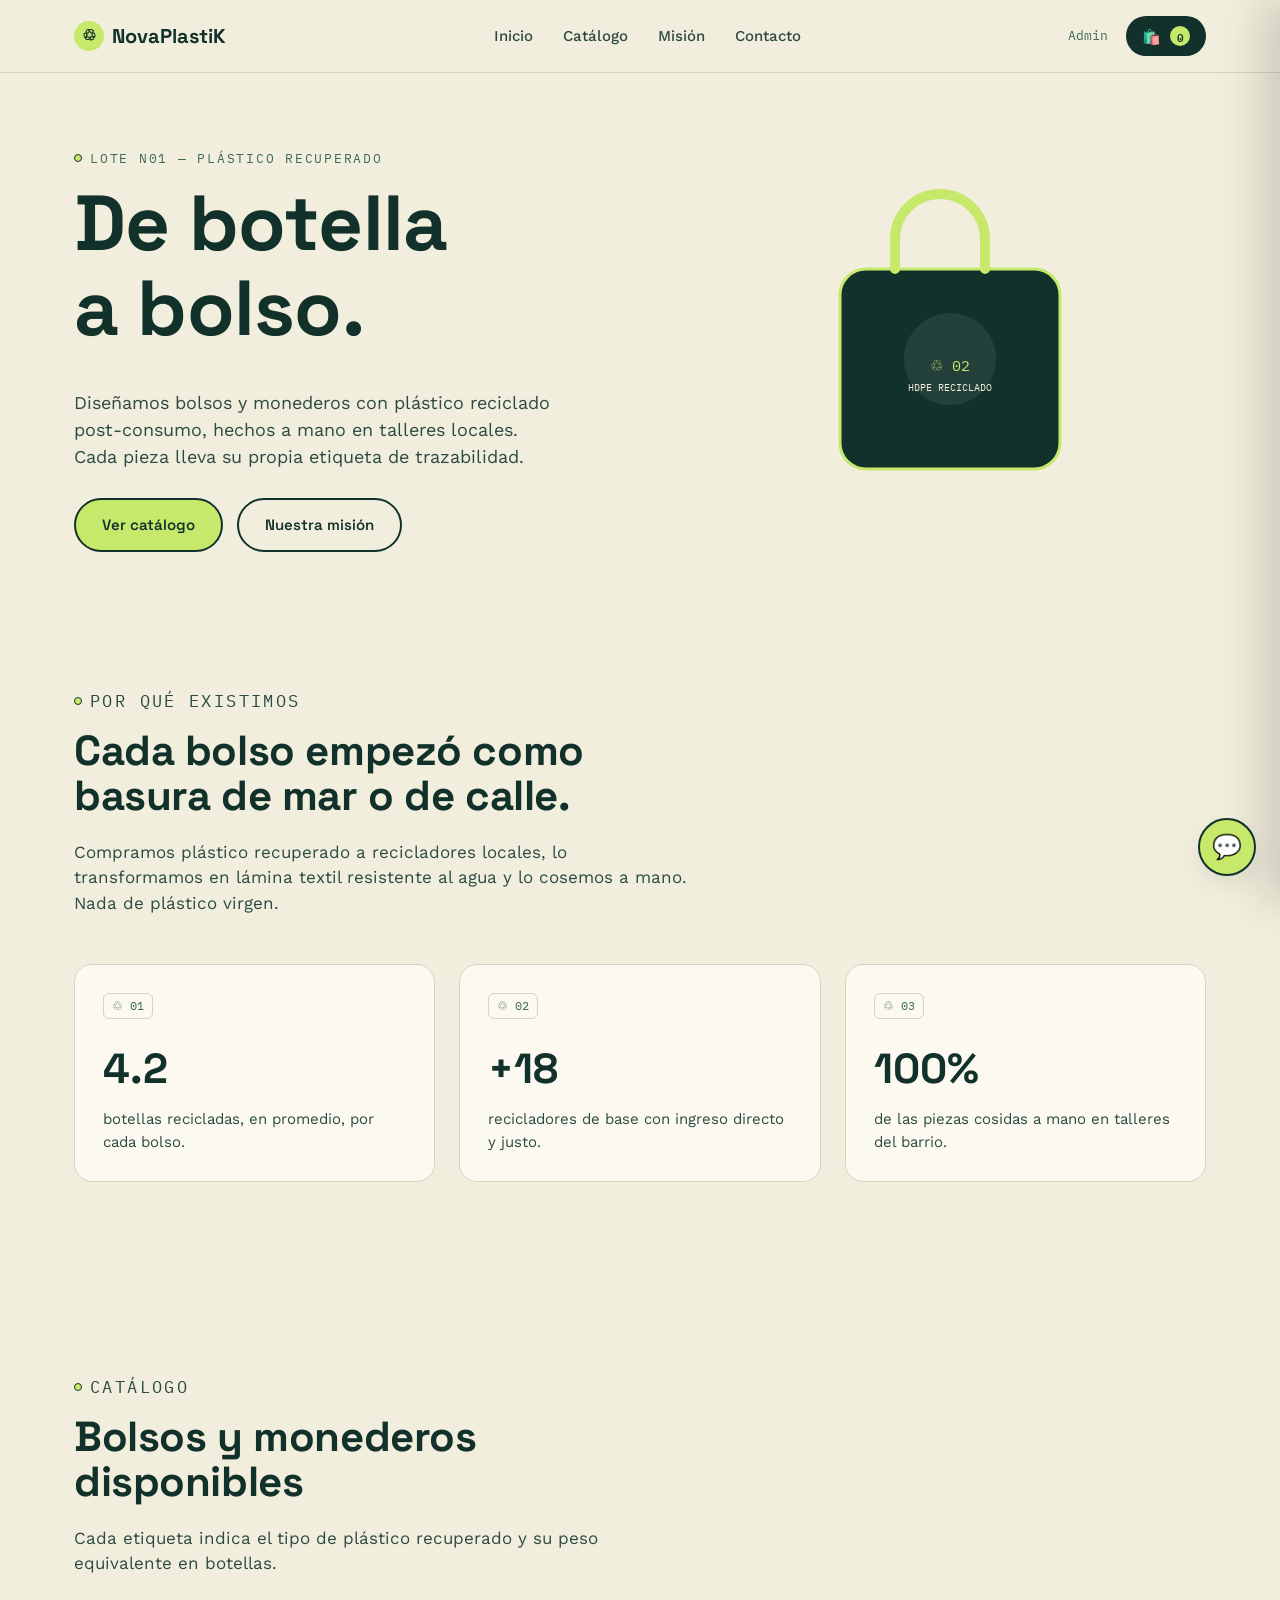
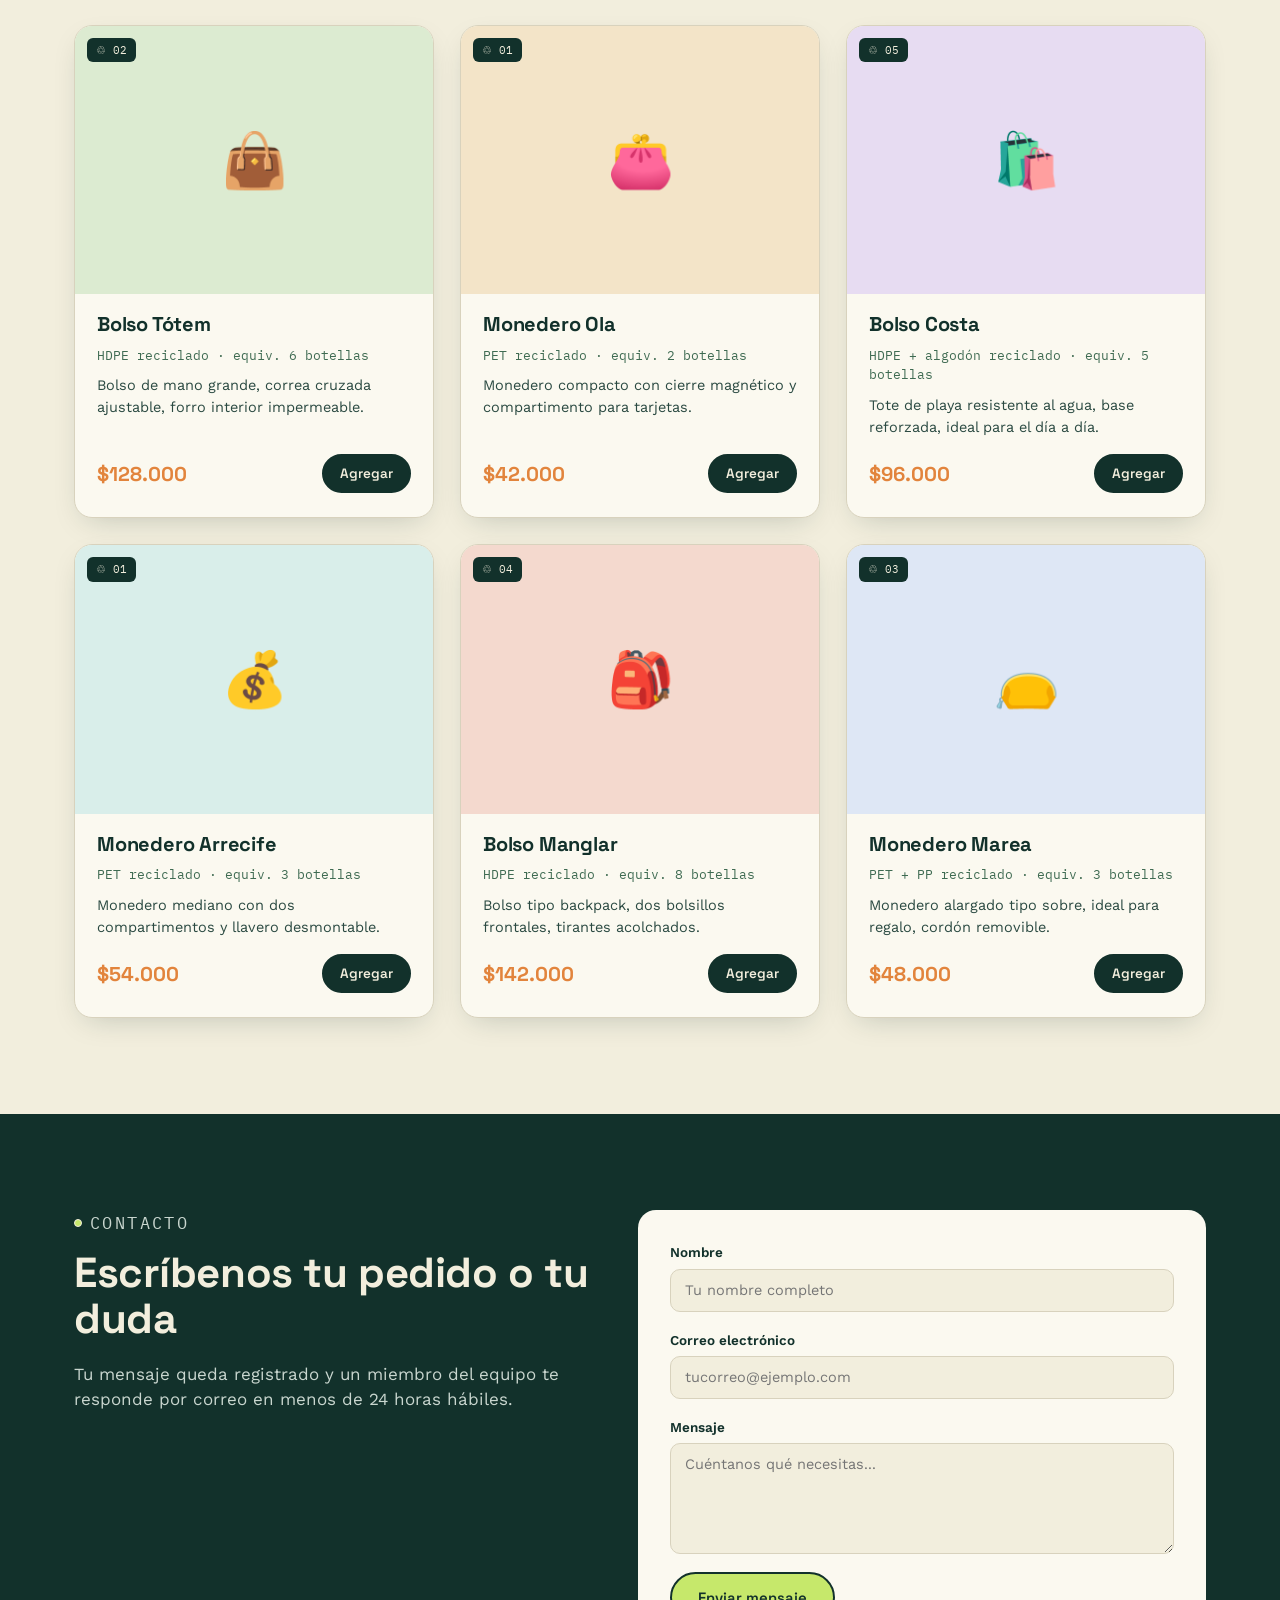
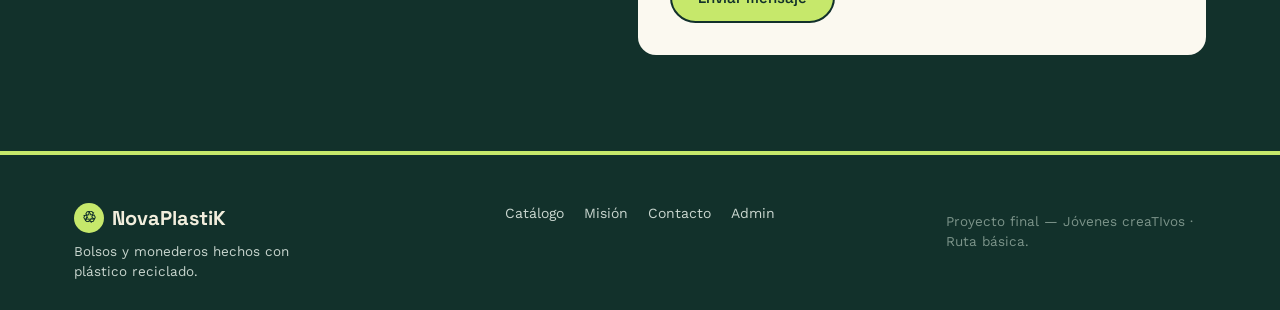
==== commit 5d0e0787: "Arreglo del bug del boton X en en chatbot" ====
--- a/index.html
+++ b/index.html
@@ -150,7 +150,7 @@
 </footer>
 
 <!-- Carrito lateral -->
-<aside class="cart-drawer" id="cartDrawer" aria-hidden="true">
+<aside class="cart-drawer" id="cartDrawer" aria-hidden="true" role="dialog" aria-label="Carrito de compras">
   <div class="cart-drawer-head">
     <h3>Tu bolsa</h3>
     <button id="cartClose" aria-label="Cerrar carrito">✕</button>
@@ -172,4 +172,4 @@
 <script src="js/chatbot.js"></script>
 <script src="js/main.js"></script>
 </body>
-</html>
+</html>
--- a/css/styles.css
+++ b/css/styles.css
@@ -540,9 +540,13 @@
   border-radius: 18px;
   box-shadow: var(--shadow-card);
   z-index: 70;
-  display: flex;
+  display: none;
   flex-direction: column;
   overflow: hidden;
+}
+
+.chat-panel.open {
+  display: flex;
 }
 
 .chat-head {
@@ -736,4 +740,4 @@
   .hero-copy h1 { font-size: 36px; }
   .hero-sub { font-size: 16px; }
   .btn { padding: 12px 20px; font-size: 14px; }
-}
+}
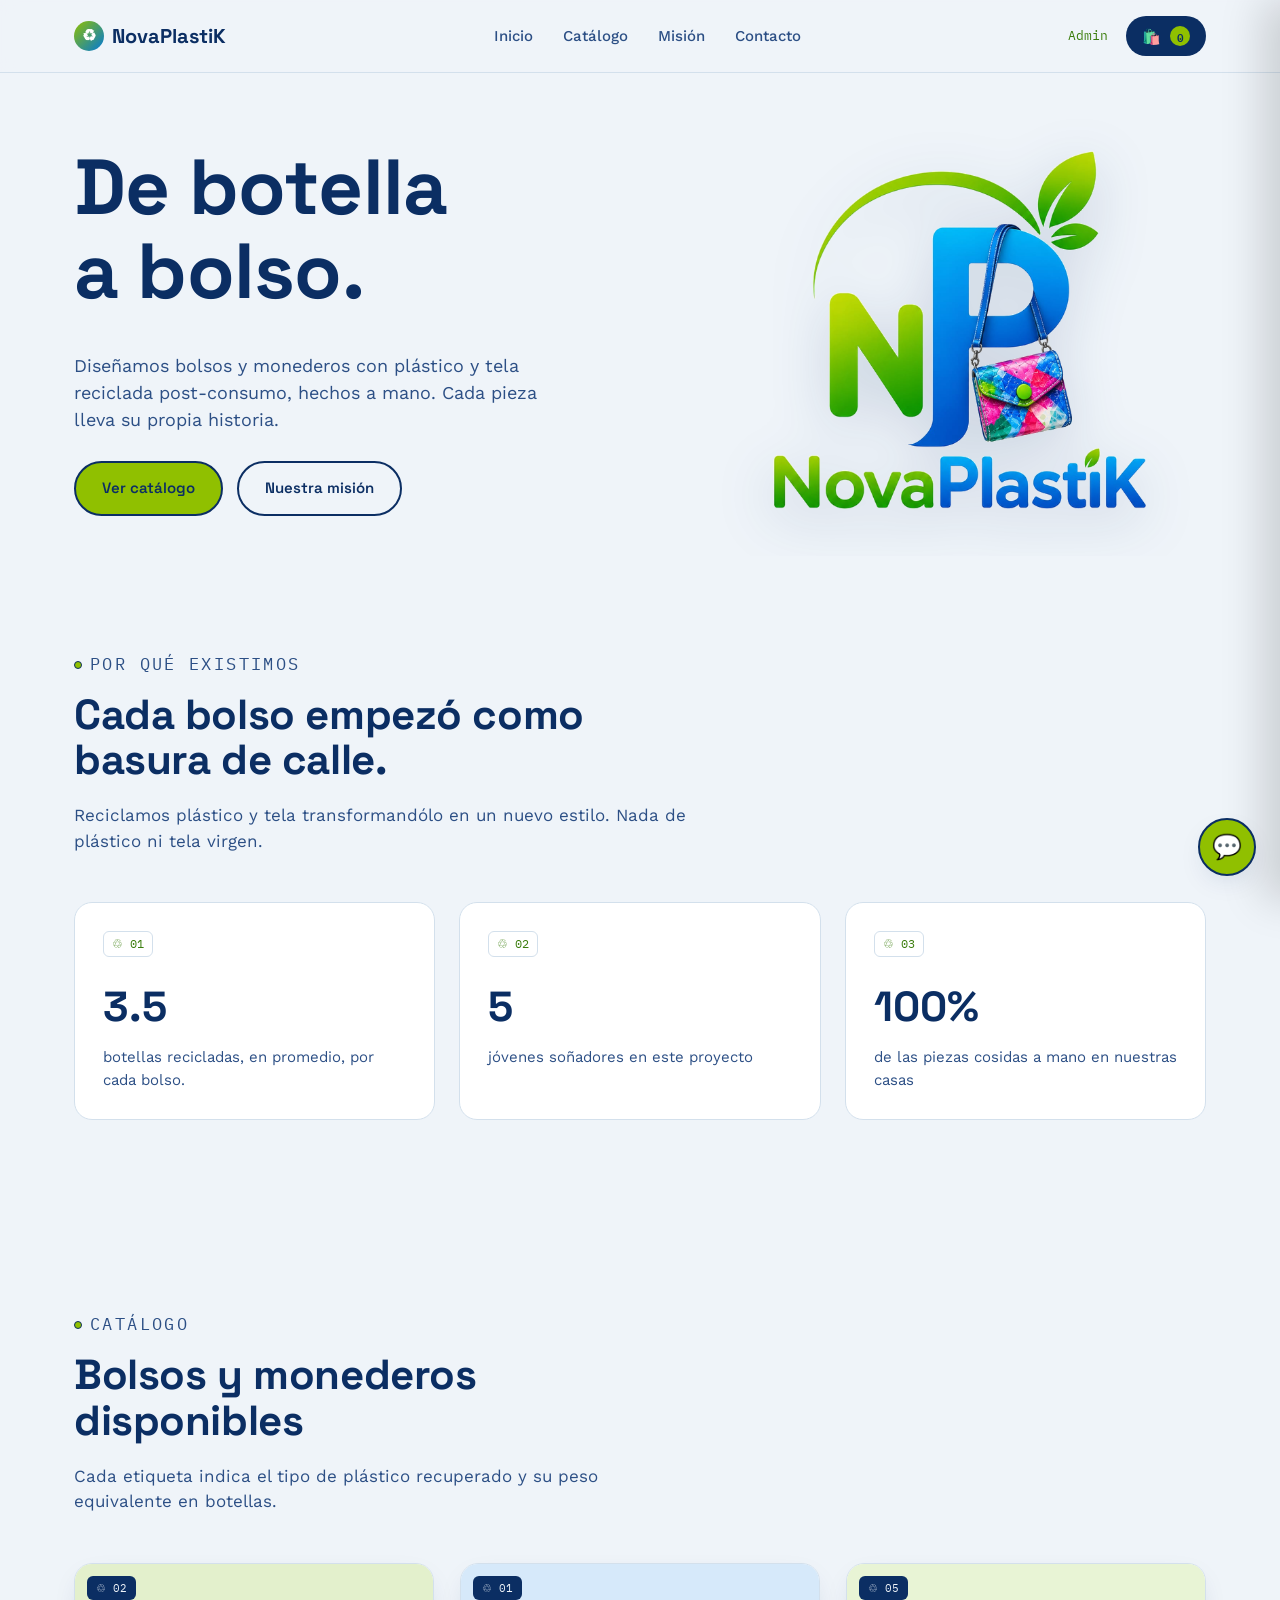
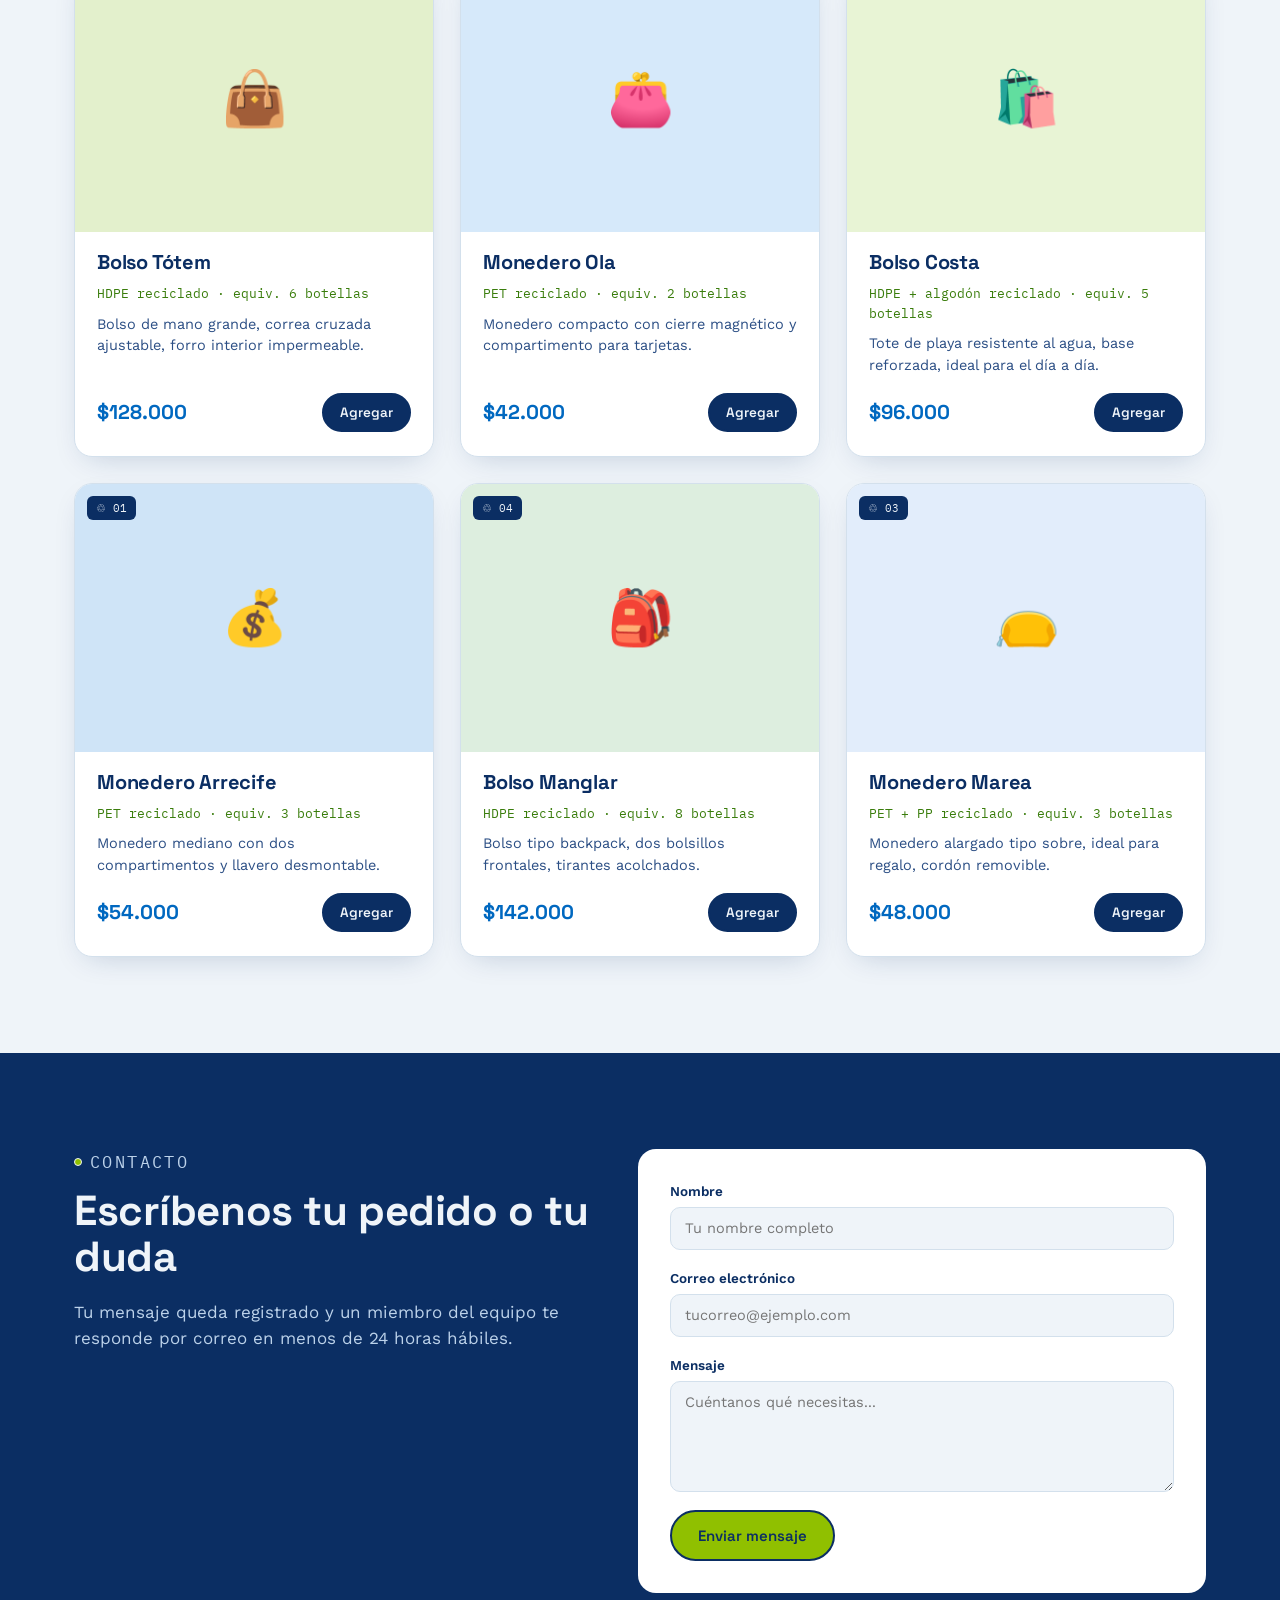
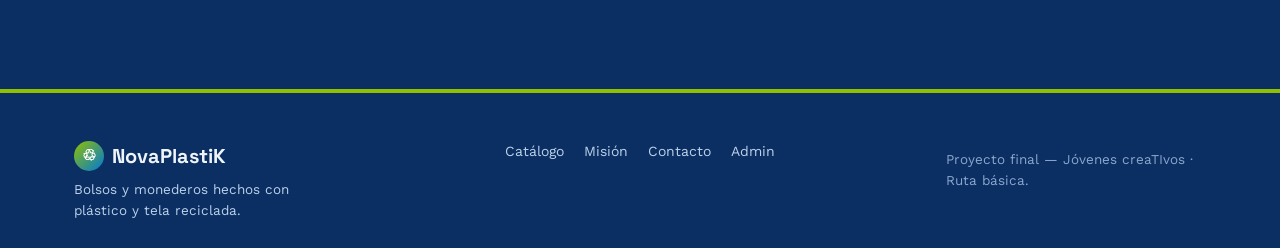
==== commit 2c5b2c75: "cambio de color, agregué el logo y cambié la introducción" ====
--- a/index.html
+++ b/index.html
@@ -8,14 +8,844 @@
 <link rel="preconnect" href="https://fonts.googleapis.com">
 <link href="https://fonts.googleapis.com/css2?family=IBM+Plex+Mono:wght@500;600&family=Space+Grotesk:wght@500;600;700&family=Work+Sans:wght@400;500;600&display=swap" rel="stylesheet">
 <link rel="stylesheet" href="https://unpkg.com/aos@2.3.1/dist/aos.css">
-<link rel="stylesheet" href="css/styles.css">
+<style>
+/* =========================================================
+   NovaPlastiK — sistema de diseño
+   Paleta inspirada en plástico reciclado y etiquetas de resina.
+   ========================================================= */
+
+:root {
+  /* Paleta tomada directamente del logo NovaPlastiK */
+  --ink: #0B2E63;        /* azul profundo — textos y secciones oscuras */
+  --ink-soft: #2C4F85;
+  --paper: #EFF4F9;      /* fondo claro frio */
+  --paper-raised: #FFFFFF;
+  --moss: #3A7D0C;       /* verde del logo — detalles y etiquetas */
+  --lime: #90C000;       /* verde lima del logo — acento primario */
+  --lime-deep: #7BA600;
+  --blue: #0078D8;       /* azul del logo */
+  --blue-deep: #0048C0;
+  --blue-light: #00A8F0;
+  --clay: #0068C0;       /* acento secundario / precios (azul del logo, oscurecido para contraste) */
+  --thread: #D3E0EC;     /* lineas y bordes */
+  --white: #FFFFFF;
+  --danger: #C62828;
+
+  --font-display: "Space Grotesk", "Arial Narrow", sans-serif;
+  --font-body: "Work Sans", "Segoe UI", sans-serif;
+  --font-mono: "IBM Plex Mono", "Courier New", monospace;
+
+  --radius-tag: 6px;
+  --radius-card: 18px;
+  --container: 1180px;
+
+  --shadow-card: 0 10px 30px -12px rgba(11, 46, 99, 0.22);
+}
+
+* , *::before, *::after { box-sizing: border-box; }
+
+html { scroll-behavior: smooth; }
+
+@media (prefers-reduced-motion: reduce) {
+  html { scroll-behavior: auto; }
+  * { animation-duration: 0.001ms !important; animation-iteration-count: 1 !important; transition-duration: 0.001ms !important; }
+}
+
+body {
+  margin: 0;
+  font-family: var(--font-body);
+  background: var(--paper);
+  color: var(--ink);
+  line-height: 1.5;
+  -webkit-font-smoothing: antialiased;
+}
+
+h1, h2, h3, h4 {
+  font-family: var(--font-display);
+  color: var(--ink);
+  margin: 0 0 .5em;
+  letter-spacing: -0.01em;
+  line-height: 1.08;
+}
+
+p { margin: 0 0 1em; }
+
+a { color: inherit; }
+
+img { max-width: 100%; display: block; }
+
+button { font-family: inherit; cursor: pointer; }
+
+:focus-visible {
+  outline: 3px solid var(--clay);
+  outline-offset: 2px;
+}
+
+.container {
+  max-width: var(--container);
+  margin: 0 auto;
+  padding: 0 24px;
+}
+
+.eyebrow {
+  display: inline-flex;
+  align-items: center;
+  gap: 8px;
+  font-family: var(--font-mono);
+  font-size: 12.5px;
+  letter-spacing: 0.14em;
+  text-transform: uppercase;
+  color: var(--moss);
+  margin-bottom: 14px;
+}
+
+.eyebrow::before {
+  content: "";
+  width: 8px;
+  height: 8px;
+  border-radius: 50%;
+  background: var(--lime);
+  border: 1.5px solid var(--ink);
+}
+
+.btn {
+  display: inline-flex;
+  align-items: center;
+  justify-content: center;
+  gap: 8px;
+  border-radius: 999px;
+  padding: 14px 26px;
+  font-family: var(--font-display);
+  font-weight: 600;
+  font-size: 15px;
+  border: 2px solid var(--ink);
+  transition: transform .15s ease, background .2s ease, color .2s ease;
+  text-decoration: none;
+  white-space: nowrap;
+}
+
+.btn:hover { transform: translateY(-2px); }
+
+.btn-primary {
+  background: var(--lime);
+  color: var(--ink);
+}
+.btn-primary:hover { background: var(--lime-deep); }
+
+.btn-outline {
+  background: transparent;
+  color: var(--ink);
+}
+.btn-outline:hover { background: var(--ink); color: var(--paper); }
+
+.btn-dark {
+  background: var(--ink);
+  color: var(--paper);
+  border-color: var(--ink);
+}
+.btn-dark:hover { background: var(--moss); border-color: var(--moss); }
+
+.section {
+  padding: 96px 0;
+}
+
+.section-head {
+  max-width: 620px;
+  margin-bottom: 48px;
+}
+
+.section-head h2 { font-size: clamp(28px, 4vw, 42px); }
+.section-head p { color: var(--ink-soft); font-size: 17px; }
+
+/* ---------- Navegación ---------- */
+.nav {
+  position: sticky;
+  top: 0;
+  z-index: 40;
+  background: rgba(239, 244, 249, 0.92);
+  backdrop-filter: blur(8px);
+  border-bottom: 1px solid var(--thread);
+}
+
+.nav-inner {
+  display: flex;
+  align-items: center;
+  justify-content: space-between;
+  padding-top: 16px;
+  padding-bottom: 16px;
+}
+
+.logo {
+  font-family: var(--font-display);
+  font-weight: 700;
+  font-size: 20px;
+  text-decoration: none;
+  display: flex;
+  align-items: center;
+  gap: 8px;
+}
+
+.logo-mark {
+  display: inline-flex;
+  align-items: center;
+  justify-content: center;
+  width: 30px;
+  height: 30px;
+  border-radius: 50%;
+  background: linear-gradient(135deg, var(--lime), var(--blue));
+  color: #FFFFFF;
+  font-size: 16px;
+}
+
+.nav-links {
+  display: flex;
+  gap: 30px;
+}
+
+.nav-links a {
+  text-decoration: none;
+  font-size: 15px;
+  font-weight: 500;
+  color: var(--ink-soft);
+  transition: color .15s ease;
+}
+.nav-links a:hover { color: var(--ink); }
+.admin-link-mobile { display: none; }
+
+.nav-actions {
+  display: flex;
+  align-items: center;
+  gap: 18px;
+}
+
+.admin-link {
+  font-size: 13px;
+  text-decoration: none;
+  color: var(--moss);
+  font-family: var(--font-mono);
+}
+
+.cart-toggle {
+  position: relative;
+  background: var(--ink);
+  color: var(--paper);
+  border: none;
+  border-radius: 999px;
+  padding: 10px 16px;
+  font-size: 15px;
+}
+
+.cart-count {
+  display: inline-flex;
+  align-items: center;
+  justify-content: center;
+  min-width: 20px;
+  height: 20px;
+  padding: 0 4px;
+  border-radius: 999px;
+  background: var(--lime);
+  color: var(--ink);
+  font-family: var(--font-mono);
+  font-size: 11px;
+  font-weight: 600;
+  margin-left: 4px;
+}
+
+.nav-burger {
+  display: none;
+  background: none;
+  border: 1.5px solid var(--ink);
+  border-radius: 8px;
+  width: 38px; height: 38px;
+  font-size: 16px;
+}
+
+/* ---------- Hero ---------- */
+.hero {
+  padding: 72px 0 40px;
+  overflow: hidden;
+}
+
+.hero-inner {
+  display: grid;
+  grid-template-columns: 1.1fr 0.9fr;
+  gap: 40px;
+  align-items: center;
+}
+
+.hero-copy h1 {
+  font-size: clamp(44px, 7vw, 78px);
+}
+
+.hero-sub {
+  font-size: 18px;
+  max-width: 480px;
+  color: var(--ink-soft);
+}
+
+.hero-cta {
+  display: flex;
+  gap: 14px;
+  flex-wrap: wrap;
+  margin-top: 28px;
+}
+
+.hero-visual {
+  display: flex;
+  justify-content: center;
+}
+
+.hero-logo {
+  width: 100%;
+  max-width: 380px;
+  height: auto;
+  filter: drop-shadow(0 14px 28px rgba(11, 46, 99, 0.16));
+}
+
+/* ---------- Misión ---------- */
+.mision-grid {
+  display: grid;
+  grid-template-columns: repeat(3, 1fr);
+  gap: 24px;
+}
+
+.mision-card {
+  background: var(--paper-raised);
+  border: 1px solid var(--thread);
+  border-radius: var(--radius-card);
+  padding: 28px;
+  position: relative;
+}
+
+.mision-tag {
+  display: inline-block;
+  font-family: var(--font-mono);
+  font-size: 12px;
+  color: var(--moss);
+  border: 1px solid var(--thread);
+  border-radius: var(--radius-tag);
+  padding: 3px 8px;
+  margin-bottom: 18px;
+}
+
+.mision-card strong {
+  display: block;
+  font-family: var(--font-display);
+  font-size: 42px;
+  color: var(--ink);
+  margin-bottom: 8px;
+}
+
+.mision-card p {
+  color: var(--ink-soft);
+  font-size: 15px;
+  margin: 0;
+}
+
+/* ---------- Catálogo ---------- */
+.catalogo-grid {
+  display: grid;
+  grid-template-columns: repeat(3, 1fr);
+  gap: 26px;
+}
+
+.producto-card {
+  background: var(--paper-raised);
+  border-radius: var(--radius-card);
+  border: 1px solid var(--thread);
+  overflow: hidden;
+  display: flex;
+  flex-direction: column;
+  box-shadow: var(--shadow-card);
+}
+
+.producto-media {
+  aspect-ratio: 4/3;
+  display: flex;
+  align-items: center;
+  justify-content: center;
+  font-size: 54px;
+  position: relative;
+}
+
+.producto-tag {
+  position: absolute;
+  top: 12px;
+  left: 12px;
+  font-family: var(--font-mono);
+  font-size: 11px;
+  background: var(--ink);
+  color: var(--paper);
+  padding: 4px 9px;
+  border-radius: var(--radius-tag);
+}
+
+.producto-img {
+  width: 100%;
+  height: 100%;
+  object-fit: cover;
+  position: absolute;
+  inset: 0;
+}
+
+.producto-body {
+  padding: 20px 22px 24px;
+  display: flex;
+  flex-direction: column;
+  gap: 10px;
+  flex: 1;
+}
+
+.producto-body h3 { font-size: 20px; margin: 0; }
+
+.producto-material {
+  font-size: 13px;
+  color: var(--moss);
+  font-family: var(--font-mono);
+}
+
+.producto-desc {
+  font-size: 14.5px;
+  color: var(--ink-soft);
+  margin: 0;
+  flex: 1;
+}
+
+.producto-footer {
+  display: flex;
+  align-items: center;
+  justify-content: space-between;
+  margin-top: 6px;
+}
+
+.producto-precio {
+  font-family: var(--font-display);
+  font-weight: 700;
+  font-size: 20px;
+  color: var(--clay);
+}
+
+.add-btn {
+  border: 2px solid var(--ink);
+  background: var(--ink);
+  color: var(--paper);
+  border-radius: 999px;
+  padding: 9px 16px;
+  font-size: 13.5px;
+  font-weight: 600;
+  font-family: var(--font-display);
+  transition: background .2s ease, transform .15s ease;
+}
+.add-btn:hover { background: var(--moss); border-color: var(--moss); transform: translateY(-1px); }
+.add-btn.added { background: var(--lime); color: var(--ink); border-color: var(--lime); }
+
+/* ---------- Carrito (drawer) ---------- */
+.cart-backdrop {
+  position: fixed; inset: 0;
+  background: rgba(11,46,99,.45);
+  opacity: 0; pointer-events: none;
+  transition: opacity .25s ease;
+  z-index: 50;
+}
+.cart-backdrop.active { opacity: 1; pointer-events: auto; }
+
+.cart-drawer {
+  position: fixed;
+  top: 0; right: 0;
+  height: 100%;
+  width: 380px;
+  max-width: 92vw;
+  background: var(--paper-raised);
+  z-index: 60;
+  transform: translateX(100%);
+  transition: transform .3s ease;
+  display: flex;
+  flex-direction: column;
+  box-shadow: -18px 0 40px rgba(0,0,0,.15);
+}
+.cart-drawer.open { transform: translateX(0); }
+
+.cart-drawer-head {
+  display: flex;
+  align-items: center;
+  justify-content: space-between;
+  padding: 22px 24px;
+  border-bottom: 1px solid var(--thread);
+}
+.cart-drawer-head h3 { margin: 0; }
+.cart-drawer-head button {
+  background: none; border: none; font-size: 18px; color: var(--ink);
+}
+
+.cart-items {
+  flex: 1;
+  overflow-y: auto;
+  padding: 16px 24px;
+}
+
+.cart-empty { color: var(--ink-soft); font-size: 14px; }
+
+.cart-item {
+  display: grid;
+  grid-template-columns: 46px 1fr auto;
+  gap: 12px;
+  align-items: center;
+  padding: 12px 0;
+  border-bottom: 1px solid var(--thread);
+}
+
+.cart-item-icon {
+  width: 46px; height: 46px;
+  border-radius: 10px;
+  display: flex; align-items: center; justify-content: center;
+  font-size: 22px;
+  background: var(--paper);
+  overflow: hidden;
+}
+.cart-item-icon img { width: 100%; height: 100%; object-fit: cover; }
+
+.cart-item-name { font-size: 14.5px; font-weight: 600; margin: 0 0 4px; }
+.cart-item-price { font-size: 13px; color: var(--moss); font-family: var(--font-mono); }
+
+.cart-item-qty {
+  display: flex; align-items: center; gap: 6px;
+}
+.cart-item-qty button {
+  width: 24px; height: 24px;
+  border-radius: 50%;
+  border: 1px solid var(--thread);
+  background: var(--paper);
+  font-size: 13px;
+  line-height: 1;
+}
+.cart-item-remove {
+  grid-column: 1 / -1;
+  justify-self: end;
+  background: none; border: none;
+  color: var(--danger);
+  font-size: 12px;
+  text-decoration: underline;
+}
+
+.cart-summary {
+  padding: 20px 24px 26px;
+  border-top: 1px solid var(--thread);
+}
+.cart-row {
+  display: flex; justify-content: space-between;
+  font-size: 14px; margin-bottom: 8px;
+  color: var(--ink-soft);
+}
+.cart-row.cart-total {
+  font-size: 17px; color: var(--ink); font-weight: 700;
+  margin-top: 10px; padding-top: 10px;
+  border-top: 1px dashed var(--thread);
+}
+.cart-checkout { width: 100%; margin-top: 14px; }
+
+/* ---------- Asistente / chatbot ---------- */
+.chat-fab {
+  position: fixed;
+  right: 24px; bottom: 24px;
+  width: 58px; height: 58px;
+  border-radius: 50%;
+  border: 2px solid var(--ink);
+  background: var(--lime);
+  font-size: 24px;
+  box-shadow: var(--shadow-card);
+  z-index: 70;
+}
+
+.chat-panel {
+  position: fixed;
+  right: 24px; bottom: 94px;
+  width: 340px;
+  max-width: 88vw;
+  max-height: 460px;
+  background: var(--paper-raised);
+  border: 1px solid var(--thread);
+  border-radius: 18px;
+  box-shadow: var(--shadow-card);
+  z-index: 70;
+  display: none;
+  flex-direction: column;
+  overflow: hidden;
+}
+
+.chat-panel.open {
+  display: flex;
+}
+
+.chat-head {
+  background: var(--ink);
+  color: var(--paper);
+  padding: 14px 16px;
+  display: flex;
+  justify-content: space-between;
+  align-items: flex-start;
+}
+.chat-head strong { display: block; font-family: var(--font-display); font-size: 15px; }
+.chat-head span { font-size: 12px; color: var(--lime); }
+.chat-head button { background: none; border: none; color: var(--paper); font-size: 16px; }
+
+.chat-log {
+  flex: 1;
+  overflow-y: auto;
+  padding: 14px 16px;
+  display: flex;
+  flex-direction: column;
+  gap: 10px;
+}
+
+.chat-msg {
+  font-size: 13.5px;
+  line-height: 1.4;
+  padding: 9px 12px;
+  border-radius: 12px;
+  max-width: 85%;
+}
+.chat-bot {
+  background: var(--paper);
+  border: 1px solid var(--thread);
+  align-self: flex-start;
+}
+.chat-user {
+  background: var(--ink);
+  color: var(--paper);
+  align-self: flex-end;
+}
+
+.chat-add {
+  margin-top: 8px;
+  border: none;
+  background: var(--lime);
+  color: var(--ink);
+  border-radius: 999px;
+  padding: 6px 12px;
+  font-size: 12px;
+  font-weight: 600;
+}
+.chat-add:disabled { background: var(--thread); cursor: default; }
+
+.chat-rec {
+  background: var(--paper);
+  border: 1px solid var(--thread);
+  border-radius: 10px;
+  padding: 9px 11px;
+  margin-top: 8px;
+}
+.chat-rec strong { font-family: var(--font-display); }
+.chat-rec-desc { font-size: 12.5px; color: var(--ink-soft); display: block; margin-top: 3px; }
+
+.chat-chips {
+  display: flex;
+  flex-wrap: wrap;
+  gap: 6px;
+  margin-top: 10px;
+}
+.chat-chip {
+  background: transparent;
+  border: 1px solid var(--moss);
+  color: var(--moss);
+  border-radius: 999px;
+  padding: 5px 11px;
+  font-size: 12px;
+  font-weight: 600;
+}
+.chat-chip:hover { background: var(--moss); color: var(--paper); }
+
+.chat-form {
+  display: flex;
+  border-top: 1px solid var(--thread);
+}
+.chat-form input {
+  flex: 1;
+  border: none;
+  padding: 12px 14px;
+  font-size: 13.5px;
+  background: transparent;
+}
+.chat-form input:focus { outline: none; }
+.chat-form button {
+  border: none;
+  background: var(--ink);
+  color: var(--paper);
+  padding: 0 16px;
+  font-size: 13px;
+  font-weight: 600;
+}
+
+/* ---------- Contacto ---------- */
+.contacto { background: var(--ink); color: var(--paper); }
+.contacto .eyebrow { color: var(--lime); }
+.contacto .eyebrow::before { border-color: var(--paper); }
+.contacto .section-head h2 { color: var(--paper); }
+.contacto .section-head p { color: #BCD2EA; }
+
+.contacto-inner {
+  display: grid;
+  grid-template-columns: 1fr 1.1fr;
+  gap: 48px;
+  align-items: start;
+}
+
+.contact-form {
+  background: var(--paper-raised);
+  border-radius: var(--radius-card);
+  padding: 32px;
+  display: flex;
+  flex-direction: column;
+  gap: 18px;
+}
+
+.contact-form label {
+  display: flex;
+  flex-direction: column;
+  gap: 6px;
+  font-size: 13.5px;
+  font-weight: 600;
+  color: var(--ink);
+}
+
+.contact-form input, .contact-form textarea {
+  font-family: var(--font-body);
+  font-size: 14.5px;
+  padding: 12px 14px;
+  border-radius: 10px;
+  border: 1.5px solid var(--thread);
+  background: var(--paper);
+  color: var(--ink);
+  resize: vertical;
+}
+.contact-form input:focus, .contact-form textarea:focus {
+  border-color: var(--moss);
+  outline: none;
+}
+
+.contact-form button { align-self: flex-start; }
+
+.contact-confirm {
+  margin: 0;
+  color: var(--moss);
+  font-weight: 600;
+  font-size: 14px;
+}
+
+/* ---------- Footer ---------- */
+.footer {
+  background: var(--ink);
+  color: #BCD2EA;
+  padding: 48px 0 28px;
+  border-top: 4px solid var(--lime);
+}
+.footer-inner {
+  display: flex;
+  flex-wrap: wrap;
+  justify-content: space-between;
+  gap: 24px;
+  align-items: flex-start;
+}
+.footer .logo { color: var(--paper); }
+.footer-inner p { font-size: 13.5px; margin: 8px 0 0; max-width: 260px; }
+.footer-links { display: flex; gap: 20px; }
+.footer-links a { text-decoration: none; font-size: 14px; color: #BCD2EA; }
+.footer-links a:hover { color: var(--lime); }
+.footer-note { font-size: 12.5px; color: #8AA8CE; margin: 0; width: 100%; }
+
+/* =========================================================
+   Responsive
+   ========================================================= */
+@media (max-width: 980px) {
+  .catalogo-grid { grid-template-columns: repeat(2, 1fr); }
+  .mision-grid { grid-template-columns: repeat(3, 1fr); gap: 16px; }
+  .hero-inner { grid-template-columns: 1fr; text-align: center; }
+  .hero-cta { justify-content: center; }
+  .hero-visual { order: -1; }
+  .contacto-inner { grid-template-columns: 1fr; }
+}
+
+@media (max-width: 720px) {
+  .admin-link { display: none; }
+  .nav-burger { display: inline-flex; align-items: center; justify-content: center; }
+  .nav-links {
+    position: absolute;
+    top: 100%; left: 0; right: 0;
+    background: var(--paper-raised);
+    border-bottom: 1px solid var(--thread);
+    flex-direction: column;
+    padding: 8px 24px 18px;
+    gap: 14px;
+    display: none;
+  }
+  .nav-links.open { display: flex; }
+  .admin-link-mobile { display: block; color: var(--moss); font-family: var(--font-mono); font-size: 13px; }
+  .section { padding: 64px 0; }
+  .catalogo-grid { grid-template-columns: 1fr; }
+  .mision-grid { grid-template-columns: 1fr; }
+  .hero { padding-top: 40px; }
+  .hero-copy h1 { font-size: 44px; }
+  .cart-drawer { width: 100%; }
+  .chat-panel { right: 12px; left: 12px; width: auto; bottom: 84px; }
+  .chat-fab { right: 16px; bottom: 16px; }
+  .footer-inner { flex-direction: column; }
+}
+
+@media (max-width: 480px) {
+  .container { padding: 0 16px; }
+  .hero-copy h1 { font-size: 36px; }
+  .hero-sub { font-size: 16px; }
+  .btn { padding: 12px 20px; font-size: 14px; }
+}
+
+/* ---------- Barra fija de carrito (solo celular) ---------- */
+.mobile-cart-bar {
+  display: none;
+}
+
+@media (max-width: 720px) {
+  .mobile-cart-bar {
+    display: flex;
+    position: fixed;
+    left: 12px; right: 12px;
+    bottom: 12px;
+    z-index: 65;
+    align-items: center;
+    justify-content: space-between;
+    gap: 12px;
+    background: var(--ink);
+    color: var(--paper);
+    border-radius: 999px;
+    padding: 12px 10px 12px 20px;
+    box-shadow: 0 12px 28px -8px rgba(11,46,99,.4);
+    transform: translateY(120%);
+    transition: transform .25s ease;
+  }
+  .mobile-cart-bar.visible { transform: translateY(0); }
+  .mobile-cart-bar .mcb-info { font-size: 13.5px; }
+  .mobile-cart-bar .mcb-info strong { font-family: var(--font-mono); color: var(--lime); }
+  .mobile-cart-bar button {
+    background: var(--lime);
+    color: var(--ink);
+    border: none;
+    border-radius: 999px;
+    padding: 10px 18px;
+    font-family: var(--font-display);
+    font-weight: 600;
+    font-size: 13.5px;
+  }
+  /* Deja espacio para que el chat flotante no tape la barra */
+  .chat-fab { bottom: 84px; }
+  .chat-panel { bottom: 154px; }
+}
+
+</style>
 </head>
 <body>
 
 <header class="nav" id="nav">
   <div class="container nav-inner">
     <a href="#inicio" class="logo">
-      <span class="logo-mark">♲</span> NovaPlastiK
+      <span class="logo-mark">♻</span> NovaPlastiK
     </a>
     <nav class="nav-links" id="navLinks">
       <a href="#inicio">Inicio</a>
@@ -39,24 +869,17 @@
   <section class="hero" id="inicio">
     <div class="container hero-inner">
       <div class="hero-copy" data-aos="fade-right">
-        <p class="eyebrow">Lote N01 — plástico recuperado</p>
+       
         <h1>De botella<br>a bolso.</h1>
-        <p class="hero-sub">Diseñamos bolsos y monederos con plástico reciclado post-consumo,
-          hechos a mano en talleres locales. Cada pieza lleva su propia etiqueta de trazabilidad.</p>
+        <p class="hero-sub">Diseñamos bolsos y monederos con plástico y tela reciclada 
+          post-consumo, hechos a mano. Cada pieza lleva su propia historia.</p>
         <div class="hero-cta">
           <a href="#catalogo" class="btn btn-primary">Ver catálogo</a>
           <a href="#mision" class="btn btn-outline">Nuestra misión</a>
         </div>
       </div>
-      <div class="hero-visual" data-aos="fade-left" data-aos-delay="150" aria-hidden="true">
-        <svg viewBox="0 0 320 340" class="hero-svg">
-          <rect x="40" y="90" width="220" height="200" rx="26" fill="#12312B"/>
-          <rect x="40" y="90" width="220" height="200" rx="26" fill="none" stroke="#C6E86B" stroke-width="3"/>
-          <path d="M95 90 V60 a45 45 0 0 1 90 0 V90" fill="none" stroke="#C6E86B" stroke-width="10" stroke-linecap="round"/>
-          <circle cx="150" cy="180" r="46" fill="#F2EEDD" opacity="0.08"/>
-          <text x="150" y="192" text-anchor="middle" font-family="IBM Plex Mono" font-size="15" fill="#C6E86B">♲ 02</text>
-          <text x="150" y="212" text-anchor="middle" font-family="IBM Plex Mono" font-size="10" fill="#F2EEDD">HDPE RECICLADO</text>
-        </svg>
+      <div class="hero-visual" data-aos="fade-left" data-aos-delay="150">
+        <img class="hero-logo" src="[data-uri]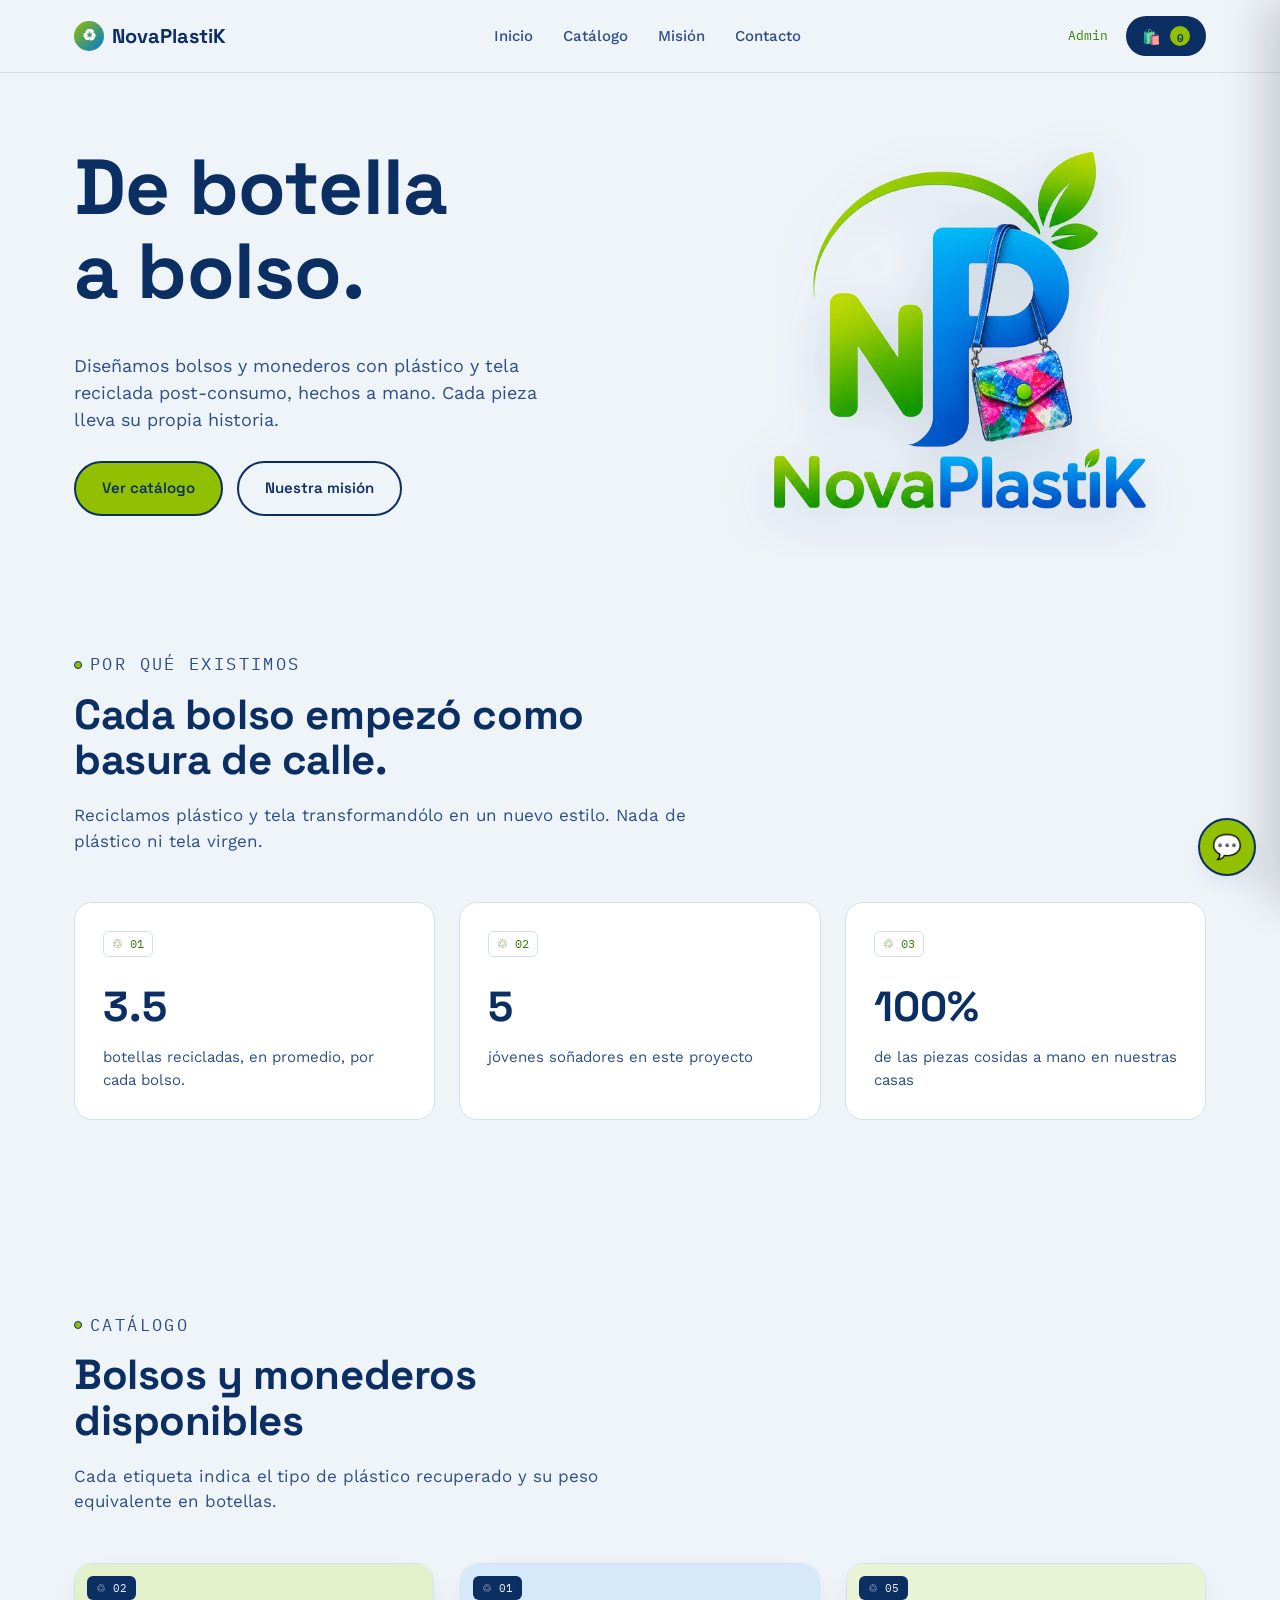
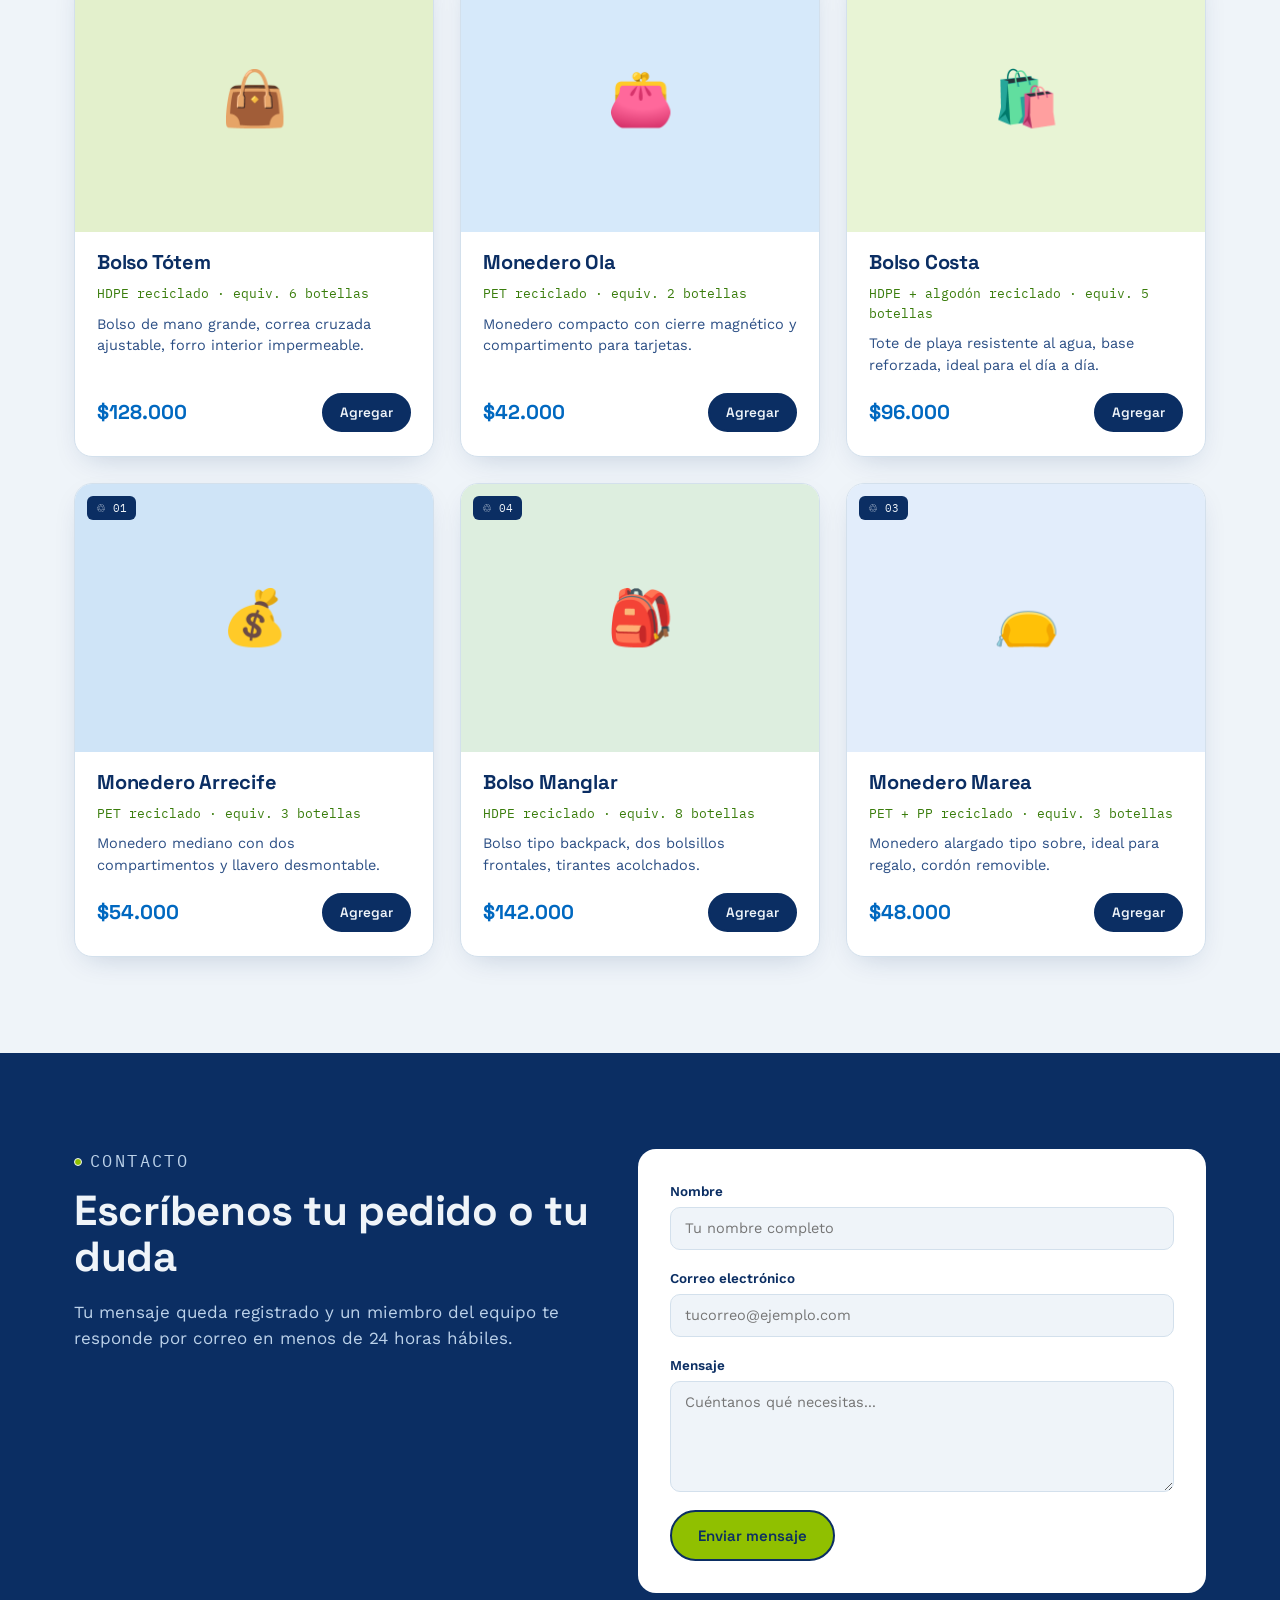
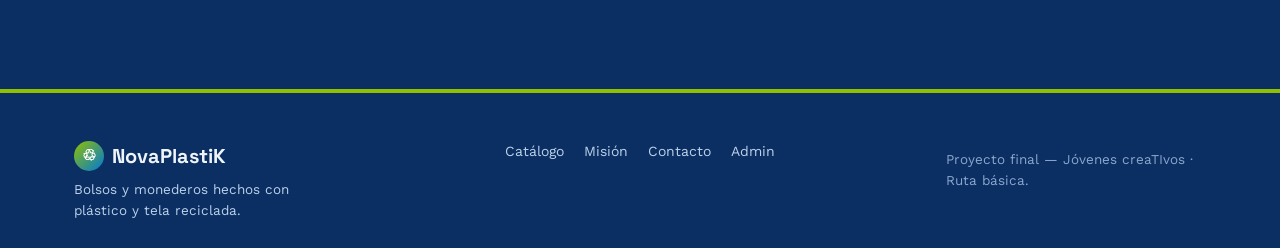
==== commit 26cd28ae: "Cambio en la colorimetría, panel de admin y agregué el logo" ====
--- a/index.html
+++ b/index.html
@@ -1583,4 +1583,4 @@
 
 </script>
 </body>
-</html>
+</html>
